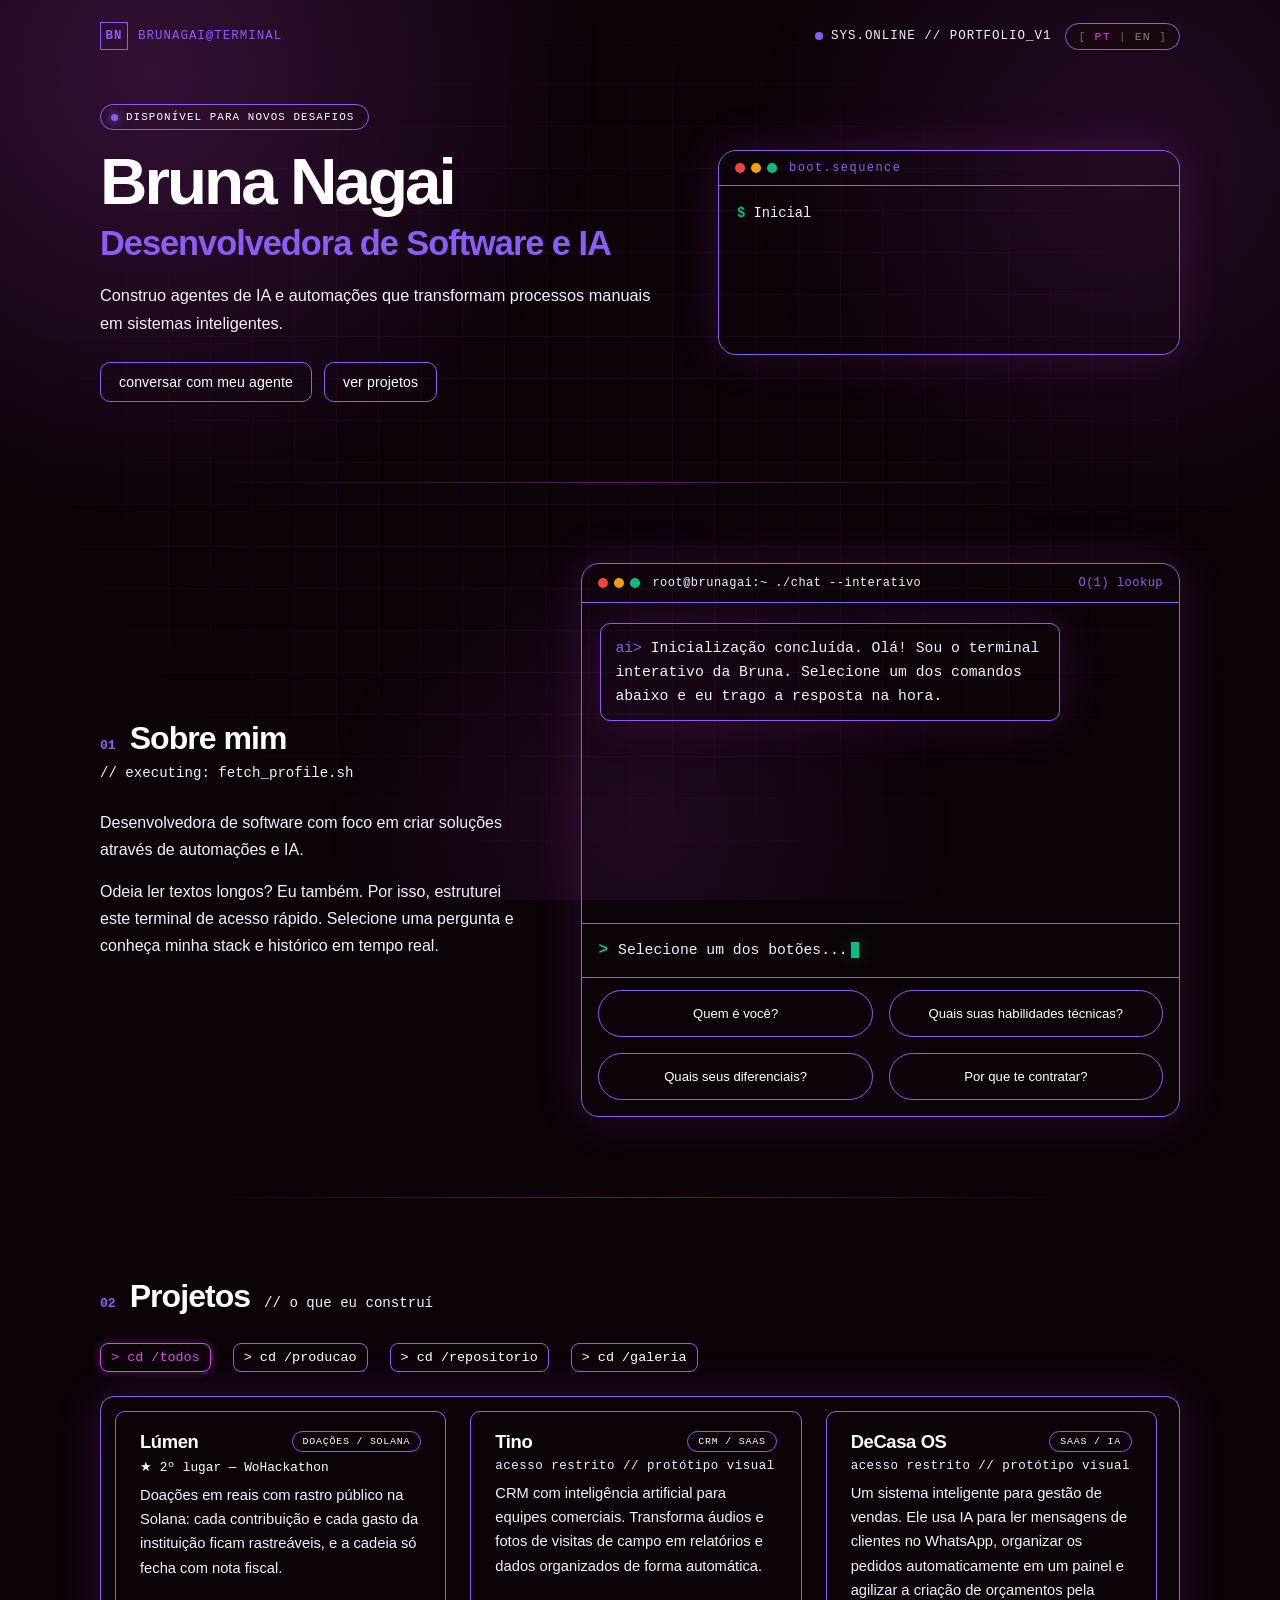
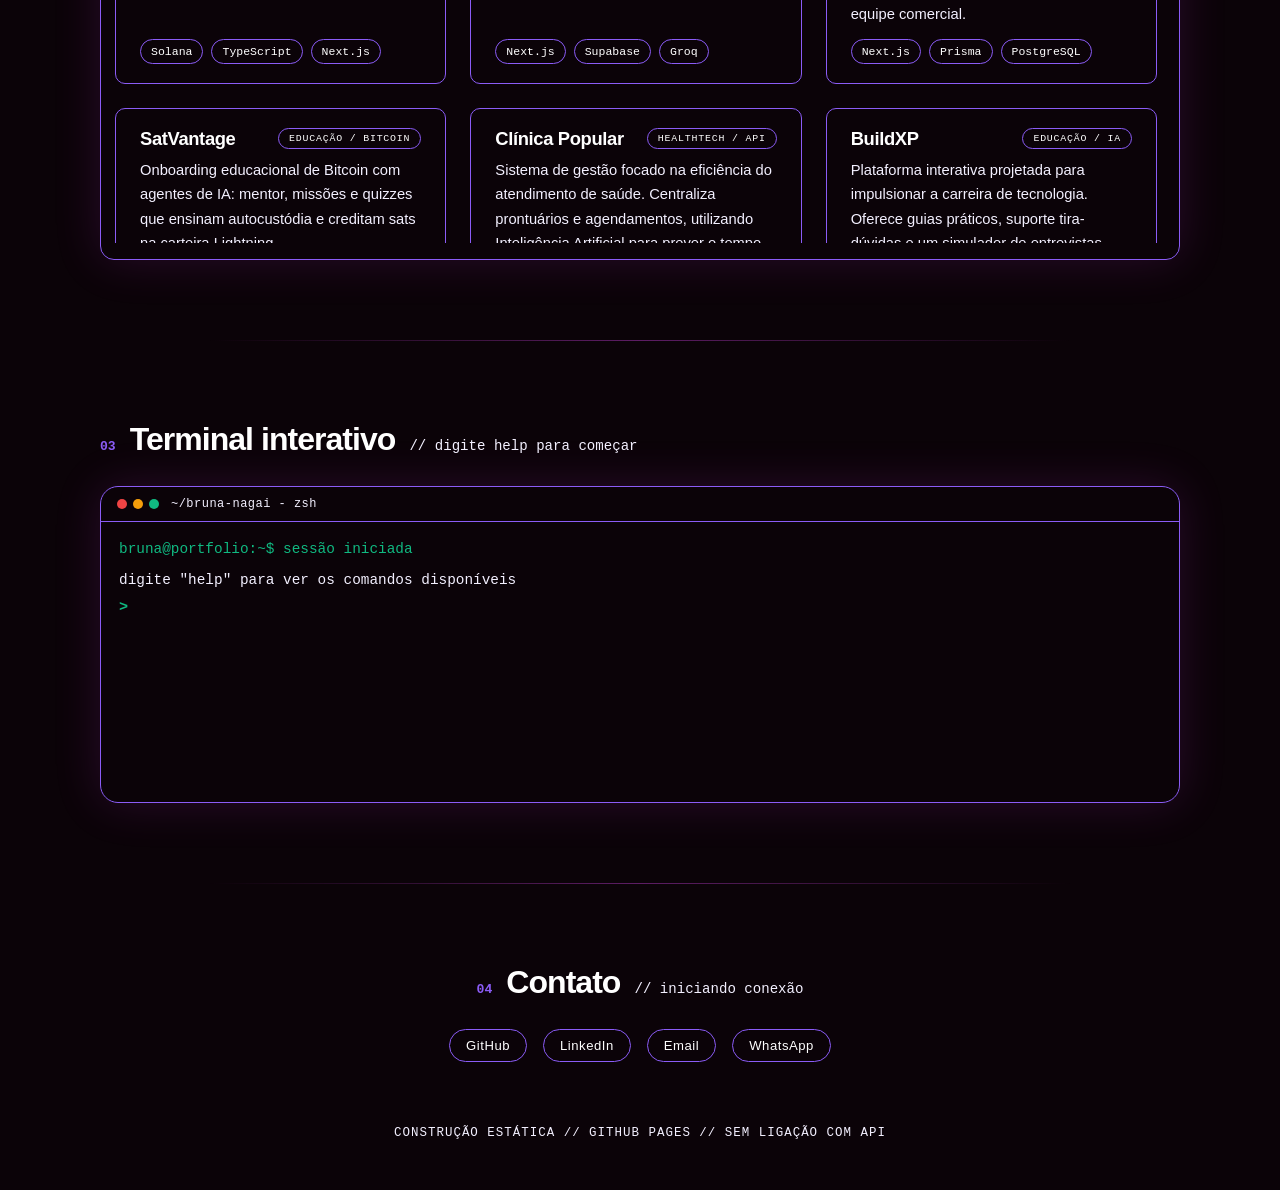
==== index.html @ f1768ef8 "Update app.js script version to 39" ====
<!DOCTYPE html>
<html lang="pt-BR">
  <head>
    <meta charset="UTF-8" />
    <meta name="viewport" content="width=device-width, initial-scale=1.0" />
    <title>Bruna Nagai | Desenvolvedora de Software e IA</title>
    <meta
      name="description"
      content="Portfólio de Bruna Nagai — desenvolvedora de software com foco em inteligência artificial, automações e engenharia de software."
    />
    <link rel="canonical" href="https://brunagai.github.io/portfolio_brunagai/" />
    <link rel="alternate" hreflang="pt-BR" href="https://brunagai.github.io/portfolio_brunagai/" />
    <link rel="alternate" hreflang="en" href="https://brunagai.github.io/portfolio_brunagai/en.html" />
    <link rel="alternate" hreflang="x-default" href="https://brunagai.github.io/portfolio_brunagai/" />
    <meta property="og:type" content="website" />
    <meta property="og:locale" content="pt_BR" />
    <meta property="og:locale:alternate" content="en_US" />
    <meta property="og:site_name" content="Bruna Nagai" />
    <meta
      property="og:title"
      content="Bruna Nagai | Desenvolvedora de Software e IA"
    />
    <meta
      property="og:description"
      content="Portfólio de Bruna Nagai — desenvolvedora de software com foco em inteligência artificial, automações e engenharia de software."
    />
    <meta property="og:url" content="https://brunagai.github.io/portfolio_brunagai/" />
    <meta
      property="og:image"
      content="https://brunagai.github.io/portfolio_brunagai/favicon.png"
    />
    <meta property="og:image:type" content="image/svg+xml" />
    <meta property="og:image:alt" content="BN — Bruna Nagai" />
    <meta name="twitter:card" content="summary" />
    <meta
      name="twitter:title"
      content="Bruna Nagai | Desenvolvedora de Software e IA"
    />
    <meta
      name="twitter:description"
      content="Portfólio de Bruna Nagai — desenvolvedora de software com foco em inteligência artificial, automações e engenharia de software."
    />
    <meta
      name="twitter:image"
      content="https://brunagai.github.io/portfolio_brunagai/favicon.png"
    />
    <meta name="twitter:image:alt" content="BN — Bruna Nagai" />
    <meta name="referrer" content="strict-origin-when-cross-origin" />
    <meta
      http-equiv="Content-Security-Policy"
      content="default-src 'self'; script-src 'self'; style-src 'self' https://fonts.googleapis.com; font-src https://fonts.gstatic.com; img-src 'self' data:; connect-src 'none'; base-uri 'self'; form-action 'self' mailto: https://wa.me;"
    />
    <link rel="icon" href="favicon.png" type="image/svg+xml" />
    <link rel="preconnect" href="https://fonts.googleapis.com" />
    <link rel="preconnect" href="https://fonts.gstatic.com" crossorigin />
    <link
      href="https://fonts.googleapis.com/css2?family=IBM+Plex+Mono:wght@400;500;600&family=Sora:wght@400;500;600;700&display=swap"
      rel="stylesheet"
    />
    <link rel="stylesheet" href="css/styles.css?v=78" />
  </head>
  <body>
    <a class="skip-link" href="#conteudo">Pular para o conteúdo</a>
    <div class="bg-grid" aria-hidden="true"></div>
    <div class="bg-glow" aria-hidden="true"></div>

    <header class="topbar">
      <p class="brand">
        <span class="brand-sigil">BN</span>
        <span>brunagai<span class="dim">@</span>terminal</span>
      </p>
      <div class="topbar-end">
        <p class="sys-status">
          <span class="pulse"></span>
          SYS.ONLINE // PORTFOLIO_v1
        </p>
        <nav class="lang-toggle" aria-label="Idioma">
          <a
            class="lang-toggle-link lang-toggle-active"
            href="index.html"
            hreflang="pt-BR"
            lang="pt-BR"
            aria-current="true"
          >PT</a>
          <span class="lang-toggle-sep" aria-hidden="true">|</span>
          <a class="lang-toggle-link" href="en.html" hreflang="en" lang="en">EN</a>
        </nav>
      </div>
    </header>

    <main id="conteudo" tabindex="-1">
      <section class="hero" aria-labelledby="hero-title">
        <div class="hero-copy">
          <a class="availability-badge" href="#contato">
            <span class="availability-dot" aria-hidden="true"></span>
            DISPONÍVEL PARA NOVOS DESAFIOS
          </a>
          <h1 id="hero-title" class="hero-name">Bruna Nagai</h1>
          <h2 class="hero-role">Desenvolvedora de Software e IA</h2>
          <p class="hero-desc">
            Construo agentes de IA e
            automações que transformam processos manuais em sistemas inteligentes.
          </p>
          <div class="hero-actions">
            <a class="hero-btn hero-btn-primary" href="#chat">conversar com meu agente</a>
            <a class="hero-btn hero-btn-secondary" href="#projetos">ver projetos</a>
          </div>
        </div>

        <div class="hero-visual">
          <aside class="boot-terminal" aria-label="Sequência de boot">
            <div class="boot-chrome">
              <div class="traffic" aria-hidden="true">
                <span></span><span></span><span></span>
              </div>
              <p class="terminal-title">boot.sequence</p>
            </div>
            <div id="boot-sequence-container" class="boot-log" aria-hidden="true"></div>
          </aside>
        </div>
      </section>

      <hr class="section-divider" aria-hidden="true" />

      <section id="chat" class="about-section" aria-labelledby="about-title">
        <div class="about-body">
        <div class="about-copy">
          <header class="projects-header about-header">
            <p class="projects-index">01</p>
            <h2 id="about-title">Sobre mim</h2>
            <p class="projects-comment">// executing: fetch_profile.sh</p>
          </header>
          <p>
            Desenvolvedora de software com foco em criar soluções através de
            automações e IA.
          </p>
          <p>
            Odeia ler textos longos? Eu também. Por isso, estruturei este
            terminal de acesso rápido. Selecione uma pergunta e conheça minha
            stack e histórico em tempo real.
          </p>
        </div>

        <div class="about-chat">
          <div class="terminal" role="region" aria-label="Interface de chat">
            <div class="terminal-chrome">
              <div class="traffic" aria-hidden="true">
                <span></span><span></span><span></span>
              </div>
              <p class="terminal-title">root@brunagai:~ ./chat --interativo</p>
              <p class="terminal-hint">O(1) lookup</p>
            </div>

            <div id="chat-log" class="chat-log" role="log" aria-live="off">
              <article class="msg msg-agent">
                <p>
                  <span class="ai-prefix">ai&gt;</span>
                  Inicialização concluída. Olá! Sou o terminal interativo da Bruna.
                  Selecione um dos comandos abaixo e eu trago a resposta na hora.
                </p>
              </article>
            </div>

            <div class="command-bar">
              <span class="prompt-sign" aria-hidden="true">&gt;</span>
              <p class="command-display">
                <span id="command-text" class="is-placeholder">Selecione um dos botões...</span>
                <span class="caret" aria-hidden="true"></span>
              </p>
            </div>

            <div id="quick-actions" class="actions-grid" aria-label="Atalhos rápidos">
              <button type="button" class="action-btn" data-question="Quem é você?">
                Quem é você?
              </button>
              <button type="button" class="action-btn" data-question="Quais suas habilidades técnicas?">
                Quais suas habilidades técnicas?
              </button>
              <button type="button" class="action-btn" data-question="Quais seus diferenciais?">
                Quais seus diferenciais?
              </button>
              <button type="button" class="action-btn" data-question="Por que te contratar?">
                Por que te contratar?
              </button>
            </div>
          </div>
        </div>
        </div>
      </section>

      <hr class="section-divider" aria-hidden="true" />

      <section id="projetos" class="projects" aria-labelledby="projects-title">
        <header class="projects-header">
          <p class="projects-index">02</p>
          <h2 id="projects-title">Projetos</h2>
          <p class="projects-comment">// o que eu construí</p>
        </header>

        <nav class="project-filters" aria-label="Filtro de projetos">
          <button type="button" class="filter-cmd active" data-filter="todos" aria-pressed="true">
            &gt; cd /todos
          </button>
          <button type="button" class="filter-cmd" data-filter="producao" aria-pressed="false">
            &gt; cd /producao
          </button>
          <button type="button" class="filter-cmd" data-filter="repositorio" aria-pressed="false">
            &gt; cd /repositorio
          </button>
          <button type="button" class="filter-cmd" data-filter="galeria" aria-pressed="false">
            &gt; cd /galeria
          </button>
        </nav>

        <div class="projects-log-window">
          <div class="projects-grid">
          <article class="project-card" data-demo="lumen" data-stacks="galeria" tabindex="0" aria-haspopup="dialog" aria-controls="demo-modal">
            <div class="project-card-body">
              <div class="project-card-head">
                <h3>Lúmen</h3>
                <span class="project-pill">DOAÇÕES / SOLANA</span>
              </div>
              <p class="project-award">★ 2º lugar — WoHackathon</p>
              <p class="project-desc">
                Doações em reais com rastro público na Solana: cada contribuição e
                cada gasto da instituição ficam rastreáveis, e a cadeia só fecha
                com nota fiscal.
              </p>
            </div>
            <div class="project-card-foot">
              <ul class="project-tags">
                <li>Solana</li>
                <li>TypeScript</li>
                <li>Next.js</li>
              </ul>
            </div>
          </article>

          <article class="project-card" data-demo="tino" data-stacks="galeria" tabindex="0" aria-haspopup="dialog" aria-controls="demo-modal">
            <div class="project-card-body">
              <div class="project-card-head">
                <h3>Tino</h3>
                <span class="project-pill">CRM / SAAS</span>
              </div>
              <p class="project-access">acesso restrito // protótipo visual</p>
              <p class="project-desc">
                CRM com inteligência artificial para equipes comerciais. Transforma
                áudios e fotos de visitas de campo em relatórios e dados organizados
                de forma automática.
              </p>
            </div>
            <div class="project-card-foot">
              <ul class="project-tags">
                <li>Next.js</li>
                <li>Supabase</li>
                <li>Groq</li>
              </ul>
            </div>
          </article>

          <article class="project-card" data-demo="decasa-os" data-stacks="galeria" tabindex="0" aria-haspopup="dialog" aria-controls="demo-modal">
            <div class="project-card-body">
              <div class="project-card-head">
                <h3>DeCasa OS</h3>
                <span class="project-pill">SAAS / IA</span>
              </div>
              <p class="project-access">acesso restrito // protótipo visual</p>
              <p class="project-desc">
                Um sistema inteligente para gestão de vendas. Ele usa IA para
                ler mensagens de clientes no WhatsApp, organizar os pedidos
                automaticamente em um painel e agilizar a criação de orçamentos
                pela equipe comercial.
              </p>
            </div>
            <div class="project-card-foot">
              <ul class="project-tags">
                <li>Next.js</li>
                <li>Prisma</li>
                <li>PostgreSQL</li>
              </ul>
            </div>
          </article>

          <article class="project-card" data-stacks="producao">
            <a
              class="project-card-link"
              href="https://sat-vantage-gislanesena.vercel.app/"
              target="_blank"
              rel="noopener noreferrer"
              aria-label="Abrir SatVantage"
            ></a>
            <div class="project-card-body">
              <div class="project-card-head">
                <h3>SatVantage</h3>
                <span class="project-pill">EDUCAÇÃO / BITCOIN</span>
              </div>
              <p class="project-desc">
                Onboarding educacional de Bitcoin com agentes de IA: mentor,
                missões e quizzes que ensinam autocustódia e creditam sats na
                carteira Lightning.
              </p>
            </div>
            <div class="project-card-foot">
              <ul class="project-tags">
                <li>Next.js</li>
                <li>FastAPI</li>
                <li>TypeScript</li>
              </ul>
            </div>
          </article>

          <article class="project-card" data-stacks="repositorio">
            <a
              class="project-card-link"
              href="https://github.com/brunagai/clinica-popular"
              target="_blank"
              rel="noopener noreferrer"
              aria-label="Abrir Clínica Popular no GitHub"
            ></a>
            <div class="project-card-body">
              <div class="project-card-head">
                <h3>Clínica Popular</h3>
                <span class="project-pill">HEALTHTECH / API</span>
              </div>
              <p class="project-desc">
                Sistema de gestão focado na eficiência do atendimento de saúde.
                Centraliza prontuários e agendamentos, utilizando Inteligência
                Artificial para prever o tempo de espera nas filas e calcular o
                risco de ausência dos pacientes.
              </p>
            </div>
            <div class="project-card-foot">
              <ul class="project-tags">
                <li>Python</li>
                <li>FastAPI</li>
                <li>SQL</li>
              </ul>
            </div>
          </article>

          <article class="project-card" data-stacks="producao">
            <a
              class="project-card-link"
              href="https://www.buildxpdev.com.br/"
              target="_blank"
              rel="noopener noreferrer"
              aria-label="Abrir BuildXP"
            ></a>
            <div class="project-card-body">
              <div class="project-card-head">
                <h3>BuildXP</h3>
                <span class="project-pill">EDUCAÇÃO / IA</span>
              </div>
              <p class="project-desc">
                Plataforma interativa projetada para impulsionar a carreira de
                tecnologia. Oferece guias práticos, suporte tira-dúvidas e um
                simulador de entrevistas conduzido por Inteligência Artificial
                para preparar o candidato para o mercado.
              </p>
            </div>
            <div class="project-card-foot">
              <ul class="project-tags">
                <li>C#</li>
                <li>ASP.NET Core</li>
                <li>Groq</li>
              </ul>
            </div>
          </article>

          <article class="project-card" data-stacks="repositorio">
            <a
              class="project-card-link"
              href="https://github.com/brunagai/api-validacao-fiscal"
              target="_blank"
              rel="noopener noreferrer"
              aria-label="Abrir Validação Fiscal no GitHub"
            ></a>
            <div class="project-card-body">
              <div class="project-card-head">
                <h3>Validação Fiscal</h3>
                <span class="project-pill">API / FISCAL</span>
              </div>
              <p class="project-desc">
                Sistema automatizado que agiliza o processo de devoluções no
                varejo. Ele localiza a Nota Fiscal original instantaneamente,
                cruza as informações, calcula os impostos corretos e baixa o
                documento (DANFE), eliminando gargalos e erros manuais na
                operação.
              </p>
            </div>
            <div class="project-card-foot">
              <ul class="project-tags">
                <li>Python</li>
                <li>FastAPI</li>
                <li>Docker</li>
              </ul>
            </div>
          </article>
          </div>
        </div>
      </section>

      <hr class="section-divider" aria-hidden="true" />

      <section id="terminal-interativo" class="zsh-section" aria-labelledby="zsh-title">
        <header class="projects-header">
          <p class="projects-index">03</p>
          <h2 id="zsh-title">Terminal interativo</h2>
          <p class="projects-comment">// digite help para começar</p>
        </header>

        <div class="zsh-window">
          <div class="zsh-chrome">
            <div class="traffic" aria-hidden="true">
              <span></span><span></span><span></span>
            </div>
            <p class="terminal-title">~/bruna-nagai - zsh</p>
          </div>

          <div class="zsh-body">
            <div id="zsh-history" class="zsh-history" role="log" aria-live="off">
              <p class="zsh-line zsh-welcome">bruna@portfolio:~$ sessão iniciada</p>
              <p class="zsh-line zsh-hint">digite "help" para ver os comandos disponíveis</p>
            </div>

            <div class="zsh-input-line">
              <label class="sr-only" for="zsh-input">Comando do terminal</label>
              <span class="zsh-prompt" aria-hidden="true">&gt;</span>
              <input
                id="zsh-input"
                type="text"
                autocomplete="off"
                autocorrect="off"
                spellcheck="false"
                maxlength="80"
                aria-label="Digite um comando"
              />
            </div>
          </div>
        </div>
      </section>

      <hr class="section-divider" aria-hidden="true" />
    </main>

    <footer id="contato" class="footer" aria-labelledby="contato-title">
      <div class="footer-contact-section">
        <header class="projects-header">
          <p class="projects-index">04</p>
          <h2 id="contato-title">Contato</h2>
          <p class="projects-comment">// iniciando conexão</p>
        </header>
        <nav class="footer-social-links" aria-label="Redes sociais">
        <a
          class="social-link"
          href="https://github.com/brunagai"
          target="_blank"
          rel="noopener noreferrer"
        >GitHub</a>
        <a
          class="social-link"
          href="https://www.linkedin.com/in/brunagai"
          target="_blank"
          rel="noopener noreferrer"
        >LinkedIn</a>
        <button
          type="button"
          class="social-link"
          id="email-trigger"
          aria-haspopup="dialog"
          aria-controls="email-modal"
        >Email</button>
        <a
          class="social-link"
          href="https://wa.me/5592984366959"
          target="_blank"
          rel="noopener noreferrer"
        >WhatsApp</a>
        </nav>
      </div>
      <p class="footer-note">construção estática // github pages // sem ligação com API</p>
    </footer>

    <dialog class="demo-modal" id="demo-modal" aria-labelledby="demo-modal-title">
      <div class="demo-stage">
        <figure class="demo-slide">
          <header class="demo-toolbar">
            <h2 id="demo-modal-title">DeCasa OS</h2>
            <button type="button" class="demo-modal-close" data-demo-close>
              Fechar
            </button>
          </header>
          <img id="demo-slide-image" alt="" />
          <figcaption id="demo-slide-caption"></figcaption>
          <div class="demo-pager">
            <button type="button" class="demo-nav demo-prev" data-demo-prev aria-label="Slide anterior">
              ‹
            </button>
            <div class="demo-dots" role="tablist" aria-label="Slides do protótipo"></div>
            <button type="button" class="demo-nav demo-next" data-demo-next aria-label="Próximo slide">
              ›
            </button>
          </div>
        </figure>
      </div>
    </dialog>

    <dialog class="demo-modal email-modal" id="email-modal" aria-labelledby="email-modal-title">
      <div class="email-card">
        <header class="demo-toolbar">
          <h2 id="email-modal-title">Copie meu email:</h2>
          <button type="button" class="demo-modal-close" data-email-close>Fechar</button>
        </header>
        <div class="email-copy-row">
          <p class="email-address" id="email-address">brunanlorena@gmail.com</p>
          <button
            type="button"
            class="email-copy-btn"
            data-email-copy
            data-label-idle="Copiar"
            data-label-done="Copiado!"
          >Copiar</button>
        </div>
      </div>
    </dialog>

    <script src="js/app.js?v=39"></script>
  </body>
</html>
---- css/styles.css ----
:root {
  --bg-main: #0B0308;
  --bg-surface: #1A0810;
  --bg-surface-hover: #2A1018;
  --bg-frame: #000000;
  --color-primary: #D946EF;
  --color-secondary: #C026D3;
  --text-primary: #F3F0FF;
  --text-secondary: #F3F0FF;
  --text-heading: #FFFFFF;
  --color-accent: #10B981;
  --color-primary-hover: #C026D3;
  --status-success: #10B981;
  --status-error: #EF4444;
  --status-warning: #F59E0B;
  --status-info: #D946EF;
  --sans: "Sora", "Segoe UI", sans-serif;
  --mono: "IBM Plex Mono", "Cascadia Mono", Consolas, monospace;
  --radius: 18px;
  --line: rgba(217, 70, 239, 0.28);
  --glow-primary: 0 0 48px rgba(217, 70, 239, 0.15);
  --glow-accent: 0 0 18px rgba(16, 185, 129, 0.35);
  --glow-info: 0 0 18px rgba(217, 70, 239, 0.28);
  --frame-border: #8B5CF6;
}

*,
*::before,
*::after {
  box-sizing: border-box;
}

html {
  scroll-behavior: smooth;
}

html,
body {
  margin: 0;
  min-height: 100%;
}

body {
  color: var(--text-primary);
  font-family: var(--sans);
  background: var(--bg-main);
  overflow-x: hidden;
}

.skip-link {
  position: absolute;
  left: 1rem;
  top: -6rem;
  z-index: 1000;
  padding: 0.7rem 1rem;
  color: var(--text-heading);
  background: var(--bg-surface);
  border: 1px solid var(--frame-border);
  border-radius: 8px;
  font-family: var(--mono);
  font-size: 0.85rem;
  text-decoration: none;
}

.skip-link:focus {
  top: 1rem;
}

#conteudo:focus {
  outline: none;
}

h1,
h2,
h3 {
  color: var(--text-heading);
}

.sr-only {
  position: absolute;
  width: 1px;
  height: 1px;
  padding: 0;
  margin: -1px;
  overflow: hidden;
  clip: rect(0, 0, 0, 0);
  border: 0;
}

.bg-grid,
.bg-glow {
  position: fixed;
  inset: 0;
  pointer-events: none;
  z-index: 0;
}

.bg-grid {
  background-image:
    linear-gradient(rgba(217, 70, 239, 0.07) 1px, transparent 1px),
    linear-gradient(90deg, rgba(217, 70, 239, 0.05) 1px, transparent 1px);
  background-size: 42px 42px;
  mask-image: radial-gradient(ellipse at center, black 35%, transparent 78%);
}

.bg-glow {
  background:
    radial-gradient(circle at 12% 8%, rgba(217, 70, 239, 0.2), transparent 32%),
    radial-gradient(circle at 88% 18%, rgba(217, 70, 239, 0.12), transparent 28%),
    radial-gradient(circle at 50% 92%, rgba(217, 70, 239, 0.1), transparent 30%);
}

.topbar,
main {
  position: relative;
  z-index: 1;
}

.topbar {
  display: flex;
  align-items: center;
  justify-content: space-between;
  max-width: 1120px;
  margin: 0 auto;
  padding: 22px 20px;
  font-family: var(--mono);
  font-size: 0.78rem;
  letter-spacing: 0.08em;
  text-transform: uppercase;
  color: var(--text-secondary);
}

.brand {
  display: flex;
  align-items: center;
  gap: 10px;
  margin: 0;
  color: var(--frame-border);
}

.brand-sigil {
  display: grid;
  place-items: center;
  width: 28px;
  height: 28px;
  border: 1px solid var(--frame-border);
  box-shadow: none;
  font-weight: 600;
}

.dim {
  color: var(--frame-border);
}

.sys-status {
  display: flex;
  align-items: center;
  gap: 8px;
  margin: 0;
}

.topbar-end {
  display: flex;
  align-items: center;
  gap: 14px;
}

.lang-toggle {
  display: inline-flex;
  align-items: center;
  gap: 8px;
  margin: 0;
  padding: 6px 12px;
  border: 1px solid var(--frame-border);
  border-radius: 999px;
  background: var(--bg-surface);
  font-family: var(--mono);
  font-size: 0.72rem;
  letter-spacing: 0.1em;
  text-transform: uppercase;
}

.lang-toggle::before {
  content: "[";
  color: var(--text-secondary);
  opacity: 0.4;
}

.lang-toggle::after {
  content: "]";
  color: var(--text-secondary);
  opacity: 0.4;
}

.lang-toggle-active {
  color: var(--color-primary);
}

.lang-toggle-sep {
  color: var(--text-secondary);
  opacity: 0.4;
}

.lang-toggle-link,
.lang-toggle-link:visited {
  color: var(--text-secondary);
  opacity: 0.5;
  text-decoration: none;
  transition: color 0.3s ease, opacity 0.3s ease;
}

.lang-toggle-link:hover,
.lang-toggle-link:focus-visible {
  color: var(--color-primary);
  opacity: 1;
}

.lang-toggle-link.lang-toggle-active,
.lang-toggle-link.lang-toggle-active:visited,
.lang-toggle-link.lang-toggle-active:hover,
.lang-toggle-link.lang-toggle-active:focus-visible {
  color: var(--color-primary);
  opacity: 1;
}

.pulse {
  width: 8px;
  height: 8px;
  border-radius: 50%;
  background: var(--frame-border);
  box-shadow: none;
  animation: pulse 1.8s ease-in-out infinite;
}

main {
  max-width: 1120px;
  margin: 0 auto;
  padding: 8px 20px 0;
}

.section-divider {
  border: none;
  height: 1px;
  background: linear-gradient(90deg, transparent, rgba(217, 70, 239, 0.4), transparent);
  width: 80%;
  margin: 0 auto;
}

.hero {
  display: flex;
  justify-content: space-between;
  align-items: center;
  gap: 48px;
  margin-bottom: 0;
  padding-top: 1.5rem;
  padding-bottom: 5rem;
  text-align: left;
}

.hero-copy {
  flex: 1 1 52%;
  min-width: 0;
}

.hero-visual {
  flex: 1 1 42%;
  min-width: 0;
  display: flex;
  align-items: center;
}

.availability-badge {
  display: inline-flex;
  align-items: center;
  gap: 8px;
  margin: 0;
  padding: 6px 14px 6px 10px;
  border: 1px solid var(--frame-border);
  border-radius: 999px;
  background: transparent;
  color: #ffffff;
  font-family: var(--mono);
  font-size: 0.68rem;
  font-weight: 500;
  letter-spacing: 0.1em;
  text-transform: uppercase;
  text-decoration: none;
  cursor: pointer;
  transition: all 0.3s ease;
}

.availability-badge:hover,
.availability-badge:focus-visible {
  color: var(--color-accent);
  border-color: var(--color-accent);
  background: rgba(16, 185, 129, 0.08);
  box-shadow: var(--glow-accent);
  text-shadow: 0 0 10px rgba(16, 185, 129, 0.75);
}

.availability-dot {
  width: 7px;
  height: 7px;
  border-radius: 50%;
  background: var(--frame-border);
  box-shadow: 0 0 10px rgba(139, 92, 246, 0.95), 0 0 18px rgba(139, 92, 246, 0.45);
  animation: pulse 1.8s ease-in-out infinite;
}

.availability-badge:hover .availability-dot,
.availability-badge:focus-visible .availability-dot {
  background: var(--color-accent);
  box-shadow: 0 0 10px rgba(16, 185, 129, 0.95), 0 0 18px rgba(16, 185, 129, 0.45);
}

.hero-name {
  margin: 18px 0 6px;
  color: var(--text-heading);
  font-size: clamp(2.4rem, 6vw, 4.1rem);
  font-weight: 700;
  line-height: 1.05;
  letter-spacing: -0.045em;
}

.hero-role {
  margin: 0 0 18px;
  font-size: clamp(1.35rem, 3.2vw, 2.15rem);
  font-weight: 700;
  line-height: 1.2;
  letter-spacing: -0.03em;
  color: var(--frame-border);
  background: none;
  -webkit-text-fill-color: unset;
}

.hero-desc {
  margin: 0;
  max-width: 38rem;
  color: var(--text-secondary);
  font-size: 1.02rem;
  line-height: 1.7;
}

.hero-actions {
  display: flex;
  flex-wrap: wrap;
  gap: 12px;
  margin: 24px 0 0;
}

.hero-btn {
  display: inline-flex;
  align-items: center;
  justify-content: center;
  padding: 11px 18px;
  border: 1px solid var(--frame-border);
  border-radius: 10px;
  background: transparent;
  color: #FFFFFF;
  font-family: var(--sans);
  font-size: 0.88rem;
  font-weight: 500;
  letter-spacing: 0.01em;
  text-decoration: none;
  cursor: pointer;
  transition: all 0.3s ease;
}

.hero-btn:hover,
.hero-btn:focus-visible,
.hero-btn-primary:hover,
.hero-btn-primary:focus-visible,
.hero-btn-secondary:hover,
.hero-btn-secondary:focus-visible {
  color: var(--color-accent);
  border-color: var(--color-accent);
  background: rgba(16, 185, 129, 0.08);
  box-shadow: var(--glow-accent);
  text-shadow: 0 0 10px rgba(16, 185, 129, 0.75);
}

.hero-btn-primary,
.hero-btn-secondary {
  border: 1px solid var(--frame-border);
  color: #FFFFFF;
  background: transparent;
}

.boot-terminal {
  width: 100%;
  margin: 0;
  text-align: left;
  border: 1px solid var(--frame-border);
  border-radius: var(--radius);
  background: transparent;
  box-shadow: var(--glow-primary);
  overflow: hidden;
}

.boot-chrome {
  display: flex;
  align-items: center;
  gap: 12px;
  padding: 10px 16px;
  border-bottom: 1px solid var(--frame-border);
  background: transparent;
}

.boot-chrome .terminal-title {
  color: var(--frame-border);
  letter-spacing: 0.12em;
  text-transform: lowercase;
}

#chat,
#quick-actions,
#projetos,
#terminal-interativo,
#contato {
  scroll-margin-top: 20px;
}

.about-section {
  display: flex;
  flex-direction: column;
  align-items: stretch;
  gap: 0;
  margin-bottom: 0;
  padding-top: 5rem;
  padding-bottom: 5rem;
}

.about-body {
  display: flex;
  align-items: center;
  gap: 3rem;
}

.about-copy {
  flex: 1 1 42%;
  min-width: 0;
  max-width: 34rem;
}

.about-header {
  margin-bottom: 14px;
}

.about-copy > p {
  margin: 0 0 14px;
  color: var(--text-secondary);
  font-family: var(--sans);
  font-size: 1rem;
  line-height: 1.7;
}

.about-copy > p:last-child {
  margin-bottom: 0;
}

.about-chat {
  flex: 1 1 58%;
  min-width: 0;
}

.projects {
  margin: 0;
  padding-top: 5rem;
  padding-bottom: 5rem;
}

.projects-header {
  display: flex;
  flex-wrap: wrap;
  align-items: baseline;
  gap: 8px 14px;
  margin-bottom: 28px;
}

.projects-index {
  margin: 0;
  color: var(--frame-border);
  font-family: var(--mono);
  font-size: 0.82rem;
  font-weight: 600;
}

.projects-header h2 {
  margin: 0;
  color: var(--text-heading);
  font-size: clamp(1.45rem, 3vw, 2rem);
  letter-spacing: -0.03em;
}

.projects-comment {
  margin: 0;
  color: var(--text-secondary);
  font-family: var(--mono);
  font-size: 0.88rem;
}

.project-filters {
  display: flex;
  flex-wrap: wrap;
  gap: 10px 22px;
  margin: 0 0 24px;
}

.filter-cmd {
  padding: 6px 10px;
  border: 1px solid var(--frame-border);
  border-radius: 8px;
  background: transparent;
  color: #FFFFFF;
  font-family: var(--mono);
  font-size: 0.84rem;
  cursor: pointer;
  transition: all 0.3s ease;
}

.filter-cmd:hover,
.filter-cmd:focus-visible,
.filter-cmd.active {
  color: var(--color-primary);
  background: transparent;
  border-color: var(--color-primary);
  box-shadow: 0 0 10px rgba(217, 70, 239, 0.3);
}

.projects-log-window {
  max-height: none;
  overflow: visible;
  padding: 14px 10px 16px 14px;
  border: 1px solid var(--frame-border);
  border-radius: 14px;
  background: transparent;
  box-shadow: var(--glow-primary);
  scrollbar-width: thin;
  scrollbar-color: var(--color-primary) transparent;
}

.projects-log-window::-webkit-scrollbar {
  width: 6px;
}

.projects-log-window::-webkit-scrollbar-track {
  margin: 8px 0;
  background: transparent;
}

.projects-log-window::-webkit-scrollbar-thumb {
  border-radius: 999px;
  background: linear-gradient(180deg, var(--color-primary) 0%, var(--color-secondary) 100%);
  box-shadow:
    0 0 8px rgba(217, 70, 239, 0.85),
    0 0 16px rgba(217, 70, 239, 0.45);
}

.projects-log-window::-webkit-scrollbar-thumb:hover {
  background: var(--color-primary-hover);
  box-shadow:
    0 0 10px rgba(217, 70, 239, 1),
    0 0 18px rgba(217, 70, 239, 0.7);
}

.projects-grid {
  display: grid;
  grid-template-columns: repeat(3, 1fr);
  gap: 1.5rem;
  max-height: 432px;
  overflow-x: hidden;
  overflow-y: auto;
  overflow-anchor: none;
  padding-right: 12px;
  padding-bottom: 20px;
  scrollbar-width: thin;
  scrollbar-color: var(--color-primary) rgba(217, 70, 239, 0.05);
}

.projects-grid::-webkit-scrollbar {
  width: 8px;
}

.projects-grid::-webkit-scrollbar-track {
  background: rgba(217, 70, 239, 0.05);
  border-radius: 4px;
}

.projects-grid::-webkit-scrollbar-thumb {
  background: var(--color-primary, #d946ef);
  border-radius: 4px;
}

.projects-grid::-webkit-scrollbar-thumb:hover {
  background: var(--color-secondary, #8b5cf6);
}

.project-card {
  position: relative;
  display: flex;
  flex-direction: column;
  justify-content: flex-start;
  gap: 0.75rem;
  min-height: 0;
  height: 100%;
  padding: 1.2rem 1.5rem;
  border: 1px solid var(--frame-border);
  border-radius: 10px;
  background: transparent;
  box-shadow: none;
  color: #ffffff;
  cursor: pointer;
  transition: all 0.3s ease;
}

.project-card:hover {
  background: rgba(16, 185, 129, 0.08);
  border-color: var(--color-accent);
  box-shadow: var(--glow-accent);
}

.project-card:focus-visible {
  outline: 2px solid var(--color-primary);
  outline-offset: 3px;
}

.project-card-link {
  position: absolute;
  inset: 0;
  z-index: 1;
  border-radius: inherit;
}

.project-card-body {
  display: flex;
  flex-direction: column;
  flex: 1 1 auto;
}

.project-card-head {
  display: flex;
  align-items: flex-start;
  justify-content: space-between;
  gap: 12px;
}

.project-card h3 {
  margin: 0;
  font-size: 1.15rem;
  letter-spacing: -0.02em;
  color: #FFFFFF;
  text-decoration: none;
  transition: color 0.3s ease;
}

.project-card:hover h3 {
  color: #059669;
}

.project-pill {
  flex-shrink: 0;
  padding: 4px 10px;
  border: 1px solid var(--frame-border);
  border-radius: 50px;
  background: transparent;
  color: #ffffff;
  font-family: var(--mono);
  font-size: 0.62rem;
  font-weight: 500;
  letter-spacing: 0.08em;
  text-transform: uppercase;
  transition: color 0.3s ease, border-color 0.3s ease, background 0.3s ease, box-shadow 0.3s ease, text-shadow 0.3s ease;
}

.project-card:hover .project-pill {
  color: var(--color-accent);
  border-color: var(--color-accent);
  background: rgba(16, 185, 129, 0.06);
  box-shadow: 0 0 8px rgba(16, 185, 129, 0.22);
  text-shadow: 0 0 6px rgba(16, 185, 129, 0.28);
}

.project-award {
  margin: 6px 0 0;
  color: #ffffff;
  font-family: var(--mono);
  font-size: 0.8rem;
}

.project-access {
  margin: 6px 0 0;
  color: var(--text-secondary);
  font-family: var(--mono);
  font-size: 0.78rem;
  letter-spacing: 0.04em;
}

.project-card-foot {
  display: flex;
  flex-direction: column;
  align-items: flex-start;
  gap: 0;
  margin-top: auto;
}

.project-desc {
  flex-grow: 1;
  margin: 8px 0 0;
  color: var(--text-secondary);
  font-size: 0.92rem;
  line-height: 1.65;
  white-space: normal;
  overflow: visible;
  word-break: break-word;
}

.project-tags {
  display: flex;
  flex-wrap: wrap;
  gap: 8px;
  margin: 0;
  padding: 0;
  list-style: none;
}

.project-tags li {
  padding: 5px 10px;
  border: 1px solid var(--frame-border);
  border-radius: 50px;
  background: transparent;
  color: #ffffff;
  font-family: var(--mono);
  font-size: 0.72rem;
  transition: color 0.3s ease, border-color 0.3s ease, background 0.3s ease, box-shadow 0.3s ease, text-shadow 0.3s ease;
}

.project-card:hover .project-tags li {
  color: var(--color-accent);
  border-color: var(--color-accent);
  background: rgba(16, 185, 129, 0.06);
  box-shadow: 0 0 8px rgba(16, 185, 129, 0.22);
  text-shadow: 0 0 6px rgba(16, 185, 129, 0.28);
}

.boot-log {
  min-height: 10.5rem;
  padding: 16px 18px 18px;
  background: transparent;
}

.boot-line {
  margin: 0;
  font-family: var(--mono);
  font-size: 0.86rem;
  line-height: 1.75;
  color: var(--text-primary);
  white-space: pre-wrap;
  word-break: break-word;
}

.boot-prompt {
  color: var(--color-accent);
  font-weight: 600;
}

.boot-ok {
  color: var(--color-accent);
  font-weight: 600;
  text-shadow: 0 0 10px rgba(16, 185, 129, 0.75);
}

.boot-cursor {
  display: inline-block;
  margin-left: 4px;
  color: var(--color-accent);
  font-weight: 600;
  animation: blink 1s step-end infinite;
}

.terminal-cursor {
  display: inline-block;
  width: 8px;
  height: 15px;
  margin-left: 5px;
  vertical-align: middle;
  background-color: var(--color-accent);
  animation: blink 1s step-end infinite;
}

.terminal {
  border: 1px solid var(--frame-border);
  border-radius: var(--radius);
  background: transparent;
  box-shadow: var(--glow-primary);
  overflow: hidden;
}

.terminal-chrome {
  display: grid;
  grid-template-columns: auto 1fr auto;
  align-items: center;
  gap: 12px;
  padding: 12px 16px;
  border-bottom: 1px solid var(--frame-border);
  background: transparent;
}

.traffic {
  display: flex;
  gap: 6px;
}

.traffic span {
  width: 10px;
  height: 10px;
  border-radius: 50%;
}

.traffic span:nth-child(1) {
  background: var(--status-error);
}
.traffic span:nth-child(2) {
  background: var(--status-warning);
}
.traffic span:nth-child(3) {
  background: var(--status-success);
}

.terminal-title,
.terminal-hint {
  margin: 0;
  font-family: var(--mono);
  font-size: 0.75rem;
  letter-spacing: 0.04em;
}

.terminal-title {
  color: var(--text-secondary);
}

.terminal-hint {
  color: var(--frame-border);
}

.chat-log {
  height: min(38vh, 320px);
  overflow-y: auto;
  padding: 20px 18px 12px;
  display: flex;
  flex-direction: column;
  gap: 14px;
  scroll-behavior: smooth;
  background: transparent;
}

.msg {
  max-width: 82%;
  padding: 12px 14px;
  border: 1px solid var(--frame-border);
  border-radius: 10px;
  background: transparent;
  animation: rise 220ms ease-out;
}

.msg p {
  margin: 0;
  color: var(--text-primary);
  font-family: var(--mono);
  font-size: 0.92rem;
  line-height: 1.65;
}

.ai-prefix {
  color: var(--frame-border);
}

.msg-meta {
  display: block;
  margin-bottom: 6px;
  font-family: var(--mono);
  font-size: 0.68rem;
  letter-spacing: 0.12em;
  text-transform: uppercase;
}

.msg-user {
  align-self: flex-end;
  background: transparent;
  border-color: var(--frame-border);
  box-shadow: var(--glow-primary);
}

.msg-user .msg-meta {
  color: var(--frame-border);
  text-align: right;
}

.msg-agent {
  align-self: flex-start;
  background: transparent;
  border-color: var(--frame-border);
  box-shadow: var(--glow-primary);
}

.msg-agent .msg-meta {
  color: var(--frame-border);
}

.msg-typing {
  max-width: 8.5rem;
  padding: 12px 16px 14px;
}

.typing-indicator {
  display: flex;
  align-items: center;
  gap: 8px;
  min-height: 1.2rem;
}

.typing-indicator .dot {
  width: 10px;
  height: 10px;
  border-radius: 50%;
  background: var(--frame-border);
  color: transparent;
  font-size: 0;
  line-height: 0;
  overflow: hidden;
  animation: typingBlink 1.4s infinite both;
}

.typing-indicator .dot:nth-child(1) {
  animation-delay: 0s;
}

.typing-indicator .dot:nth-child(2) {
  animation-delay: 0.2s;
}

.typing-indicator .dot:nth-child(3) {
  animation-delay: 0.4s;
}

.command-bar {
  display: flex;
  align-items: center;
  gap: 10px;
  min-height: 54px;
  padding: 12px 16px;
  border-top: 1px solid var(--frame-border);
  background: transparent;
}

.prompt-sign {
  color: var(--color-accent);
  font-family: var(--mono);
  font-weight: 600;
}

.command-display {
  display: flex;
  align-items: center;
  flex: 1;
  min-width: 0;
  margin: 0;
  font-family: var(--mono);
  font-size: 0.92rem;
  line-height: 1.5;
}

#command-text {
  color: var(--frame-border);
  white-space: pre-wrap;
  word-break: break-word;
}

#command-text.is-placeholder {
  color: var(--text-secondary);
}

.caret {
  display: inline-block;
  width: 8px;
  height: 1.05em;
  margin-left: 3px;
  background: var(--color-accent);
  box-shadow: var(--glow-accent);
  animation: blink 1s step-end infinite;
  flex-shrink: 0;
}

.action-btn:disabled {
  cursor: wait;
  opacity: 0.55;
  transform: none;
  box-shadow: none;
}

.actions-grid {
  display: grid;
  grid-template-columns: repeat(2, 1fr);
  gap: 1rem;
  width: 100%;
  box-sizing: border-box;
  padding: 12px 16px 16px;
  border-top: 1px solid var(--frame-border);
}

.action-btn {
  width: 100%;
  padding: 14px 20px;
  border: 1px solid var(--frame-border);
  border-radius: 50px;
  background: transparent;
  color: #ffffff;
  font-family: var(--sans);
  font-size: 0.82rem;
  font-weight: 500;
  line-height: 1.3;
  text-align: center;
  cursor: pointer;
  transition: all 0.3s ease;
}

.action-btn:hover,
.action-btn:focus-visible {
  color: var(--color-accent);
  background: rgba(16, 185, 129, 0.08);
  border-color: var(--color-accent);
  box-shadow: var(--glow-accent);
  text-shadow: 0 0 10px rgba(16, 185, 129, 0.75);
}

.zsh-section {
  margin: 0;
  padding-top: 5rem;
  padding-bottom: 5rem;
}

.zsh-window {
  overflow: hidden;
  border: 1px solid var(--frame-border);
  border-radius: var(--radius);
  background: transparent;
  box-shadow: var(--glow-primary);
}

.zsh-chrome {
  display: flex;
  align-items: center;
  gap: 12px;
  padding: 10px 16px;
  border-bottom: 1px solid var(--frame-border);
  background: transparent;
}

.zsh-body {
  display: flex;
  flex-direction: column;
  justify-content: flex-start;
  min-height: 280px;
  max-height: 420px;
  overflow-y: auto;
  padding: 16px 18px 16px;
  scroll-behavior: smooth;
  background: transparent;
  scrollbar-width: thin;
  scrollbar-color: var(--color-primary) transparent;
}

.zsh-body::-webkit-scrollbar {
  width: 6px;
}

.zsh-body::-webkit-scrollbar-track {
  background: transparent;
}

.zsh-body::-webkit-scrollbar-thumb {
  border-radius: 999px;
  background: var(--color-primary);
  box-shadow: 0 0 8px rgba(217, 70, 239, 0.75);
}

.zsh-history {
  flex: 0 0 auto;
}

.zsh-history .zsh-line:last-child {
  margin-bottom: 2px;
}

.zsh-line {
  margin: 0 0 8px;
  color: var(--text-primary);
  font-family: var(--mono);
  font-size: 0.9rem;
  line-height: 1.65;
  white-space: pre-wrap;
}

.zsh-welcome {
  color: var(--color-accent);
}

.zsh-hint {
  color: var(--text-secondary);
}

.zsh-cmd {
  color: var(--frame-border);
}

.zsh-out {
  color: var(--text-primary);
}

.zsh-error {
  color: var(--status-error);
}

.zsh-input-line {
  display: flex;
  align-items: center;
  flex: 0 0 auto;
  gap: 10px;
  margin-top: 0;
}

.zsh-prompt {
  flex-shrink: 0;
  color: var(--color-accent);
  font-family: var(--mono);
  font-size: 0.95rem;
  font-weight: 600;
}

.zsh-input-line input {
  flex: 1;
  min-width: 0;
  padding: 0;
  border: 0;
  background: transparent;
  color: var(--text-primary);
  caret-color: var(--color-accent);
  font-family: var(--mono);
  font-size: 0.9rem;
  line-height: 1.6;
  outline: none;
}

.zsh-input-line input::placeholder {
  color: var(--text-secondary);
}

.footer {
  position: relative;
  z-index: 1;
  display: flex;
  flex-direction: column;
  align-items: center;
  justify-content: center;
  max-width: 1120px;
  margin: 0 auto;
  padding: 0 20px 3rem;
  gap: 0;
}

.footer-contact-section {
  display: flex;
  flex-direction: column;
  align-items: stretch;
  width: 100%;
  margin-top: 0;
  margin-bottom: 4rem;
  padding-top: 5rem;
}

.footer-contact-section .projects-header {
  width: 100%;
  justify-content: center;
}

.footer-social-links {
  display: flex;
  justify-content: center;
  flex-wrap: wrap;
  gap: 1rem;
  margin: 0;
}

.footer-note {
  margin-top: 0;
  margin-bottom: 0;
  text-align: center;
  color: var(--text-secondary);
  font-family: var(--mono);
  font-size: 0.78rem;
  letter-spacing: 0.08em;
  text-transform: uppercase;
}

a.brand {
  text-decoration: none;
}

.error-page {
  display: grid;
  place-items: center;
  min-height: calc(100vh - 5.5rem);
  padding: 24px 20px 64px;
}

.error-panel {
  width: min(560px, 100%);
  text-align: center;
}

.error-panel .boot-terminal {
  margin-bottom: 1.75rem;
  text-align: left;
}

.error-log {
  min-height: 0;
}

.error-status {
  color: var(--status-error);
  font-weight: 600;
}

.error-code {
  margin: 0;
  color: var(--text-heading);
  font-family: var(--sans);
  font-size: clamp(2.4rem, 8vw, 3.6rem);
  letter-spacing: -0.04em;
}

.error-lead {
  margin: 12px 0 0;
  color: var(--text-secondary);
  font-size: 1.02rem;
  line-height: 1.7;
}

.error-actions {
  display: flex;
  flex-wrap: wrap;
  justify-content: center;
  gap: 12px;
  margin-top: 24px;
}

.demo-modal {
  position: fixed;
  inset: 0;
  display: grid;
  place-items: center;
  width: 100%;
  height: 100%;
  max-width: none;
  max-height: none;
  margin: 0;
  padding: 32px 20px;
  overflow: auto;
  border: 0;
  background: rgba(11, 3, 8, 0.32);
  color: var(--text-primary);
  backdrop-filter: blur(10px);
  -webkit-backdrop-filter: blur(10px);
}

.demo-modal:not([open]) {
  display: none;
}

.demo-modal::backdrop {
  background: rgba(11, 3, 8, 0.22);
  backdrop-filter: blur(10px);
  -webkit-backdrop-filter: blur(10px);
}

.demo-stage {
  position: relative;
  z-index: 1;
  width: min(960px, 100%);
}

.demo-slide {
  display: flex;
  flex-direction: column;
  align-items: stretch;
  width: fit-content;
  max-width: 100%;
  margin: 0 auto;
}

.demo-toolbar {
  display: flex;
  align-items: center;
  justify-content: space-between;
  gap: 12px;
  width: 100%;
  margin-bottom: 14px;
}

.demo-toolbar h2 {
  margin: 0;
  color: #ffffff;
  font-family: var(--mono);
  font-size: 0.78rem;
  font-weight: 600;
  letter-spacing: 0.08em;
  line-height: 1.3;
  text-shadow: 0 1px 8px rgba(0, 0, 0, 0.45);
  text-transform: uppercase;
}

.demo-modal-close {
  flex-shrink: 0;
  padding: 6px 12px;
  border: 1px solid rgba(255, 255, 255, 0.28);
  border-radius: 999px;
  background: rgba(11, 3, 8, 0.28);
  color: #ffffff;
  font-family: var(--mono);
  font-size: 0.68rem;
  letter-spacing: 0.1em;
  text-transform: uppercase;
  cursor: pointer;
}

.demo-modal-close:hover,
.demo-modal-close:focus-visible,
.demo-nav:hover,
.demo-nav:focus-visible {
  color: var(--color-accent);
  border-color: var(--color-accent);
  box-shadow: var(--glow-accent);
}

.demo-slide img {
  display: block;
  width: auto;
  height: auto;
  max-width: min(960px, 90vw);
  max-height: min(64vh, 680px);
  border-radius: 12px;
  box-shadow: 0 18px 48px rgba(0, 0, 0, 0.28);
}

.demo-slide figcaption {
  width: 100%;
  margin-top: 14px;
  color: #ffffff;
  font-family: var(--mono);
  font-size: 0.84rem;
  letter-spacing: 0.06em;
  text-align: center;
  text-shadow: 0 1px 10px rgba(0, 0, 0, 0.45);
}

.demo-pager {
  display: flex;
  align-items: center;
  justify-content: center;
  gap: 14px;
  width: 100%;
  margin-top: 12px;
}

.demo-nav {
  display: grid;
  place-items: center;
  width: 36px;
  height: 36px;
  border: 1px solid rgba(255, 255, 255, 0.28);
  border-radius: 50%;
  background: rgba(11, 3, 8, 0.28);
  color: #ffffff;
  font-size: 1.45rem;
  line-height: 1;
  cursor: pointer;
}

.demo-dots {
  display: flex;
  flex-wrap: wrap;
  justify-content: center;
  gap: 8px;
}

.demo-dot {
  width: 10px;
  height: 10px;
  padding: 0;
  border: 1px solid rgba(255, 255, 255, 0.38);
  border-radius: 50%;
  background: transparent;
  cursor: pointer;
}

.demo-dot[aria-selected="true"] {
  background: #00ff66;
  border-color: #00ff66;
  box-shadow: 0 0 10px rgba(0, 255, 102, 0.45);
}

.social-link {
  display: inline-flex;
  align-items: center;
  justify-content: center;
  padding: 8px 16px;
  border: 1px solid var(--frame-border);
  border-radius: 50px;
  background: transparent;
  color: #ffffff;
  font-family: var(--sans);
  font-size: 0.82rem;
  font-weight: 500;
  letter-spacing: 0.04em;
  text-decoration: none;
  text-transform: none;
  cursor: pointer;
  transition: all 0.3s ease;
}

button.social-link {
  appearance: none;
}

.social-link:hover,
.social-link:focus-visible {
  color: var(--color-accent);
  background: rgba(16, 185, 129, 0.08);
  border-color: var(--color-accent);
  box-shadow: var(--glow-accent);
  text-shadow: 0 0 10px rgba(16, 185, 129, 0.75);
}

.email-card {
  width: min(28rem, 100%);
  padding: 22px 20px 20px;
  border: 1px solid var(--frame-border);
  border-radius: var(--radius);
  background: rgba(11, 3, 8, 0.72);
  box-shadow: var(--glow-primary);
}

.email-card .demo-toolbar {
  margin-bottom: 18px;
}

.email-copy-row {
  display: flex;
  align-items: stretch;
  overflow: hidden;
  border: 1px solid var(--frame-border);
  border-radius: 10px;
  background: transparent;
}

.email-address {
  flex: 1;
  min-width: 0;
  margin: 0;
  padding: 12px 14px;
  color: #ffffff;
  font-family: var(--mono);
  font-size: 0.88rem;
  letter-spacing: 0.02em;
  line-height: 1.4;
  user-select: all;
  overflow-wrap: anywhere;
}

.email-copy-btn {
  flex-shrink: 0;
  margin: 0;
  padding: 12px 16px;
  border: 0;
  border-left: 1px solid var(--frame-border);
  background: transparent;
  color: #ffffff;
  font-family: var(--mono);
  font-size: 0.78rem;
  font-weight: 500;
  letter-spacing: 0.08em;
  text-transform: uppercase;
  cursor: pointer;
  transition: all 0.3s ease;
}

.email-copy-btn:hover,
.email-copy-btn:focus-visible {
  color: var(--color-primary);
  background: rgba(217, 70, 239, 0.08);
}

.email-copy-btn.is-copied {
  color: var(--color-accent);
}

@keyframes typingBlink {
  0% {
    opacity: 0.2;
    transform: translateY(0);
  }
  20% {
    opacity: 1;
    transform: translateY(-2px);
  }
  100% {
    opacity: 0.2;
    transform: translateY(0);
  }
}

@keyframes blink {
  50% {
    opacity: 0;
  }
}

@keyframes pulse {
  0%,
  100% {
    opacity: 1;
    transform: scale(1);
  }
  50% {
    opacity: 0.45;
    transform: scale(0.86);
  }
}

@keyframes rise {
  from {
    opacity: 0;
    transform: translateY(8px);
  }
  to {
    opacity: 1;
    transform: translateY(0);
  }
}


@media (max-width: 900px) {
  .projects-grid {
    grid-template-columns: repeat(2, 1fr);
    max-height: 306px;
  }
}

@media (max-width: 860px) {
  .hero {
    flex-direction: column;
    align-items: stretch;
    gap: 28px;
  }
}

@media (max-width: 768px) {
  .projects-grid {
    grid-template-columns: 1fr;
    max-height: 330px;
  }

  .about-body {
    flex-direction: column;
    align-items: stretch;
    gap: 1.75rem;
  }

  .about-copy {
    max-width: none;
  }
}

@media (max-width: 720px) {
  .hero {
    padding-bottom: 3.5rem;
  }

  .about-section,
  .projects,
  .zsh-section {
    padding-top: 3.5rem;
    padding-bottom: 3.5rem;
  }

  .footer-contact-section {
    padding-top: 3.5rem;
  }

  .topbar {
    flex-direction: column;
    align-items: flex-start;
    gap: 8px;
  }

  .topbar-end {
    width: 100%;
    justify-content: space-between;
  }

  .hero-name {
    font-size: clamp(2.1rem, 11vw, 3.2rem);
  }

  .hero-actions,
  .error-actions {
    flex-direction: column;
    align-items: stretch;
  }

  .project-card-foot {
    flex-direction: column;
    align-items: flex-start;
  }

  .msg {
    max-width: 94%;
  }

  .terminal-chrome {
    grid-template-columns: auto 1fr;
  }

  .terminal-hint {
    display: none;
  }
}

@media (max-width: 640px) {
  .actions-grid {
    grid-template-columns: 1fr;
  }

  .demo-modal {
    padding: 16px 12px 24px;
  }

  .demo-slide img {
    max-height: min(52vh, 480px);
  }

  .demo-toolbar h2 {
    font-size: 0.68rem;
  }
}

@media (prefers-reduced-motion: reduce) {
  .pulse,
  .availability-dot,
  .msg,
  .caret,
  .boot-cursor,
  .terminal-cursor,
  .typing-indicator .dot {
    animation: none;
  }

  .chat-log,
  .zsh-body {
    scroll-behavior: auto;
  }

  html {
    scroll-behavior: auto;
  }

  .action-btn,
  .hero-btn,
  .project-card,
  .filter-cmd,
  .demo-modal-close,
  .demo-nav,
  .email-copy-btn {
    transition: none;
  }
}
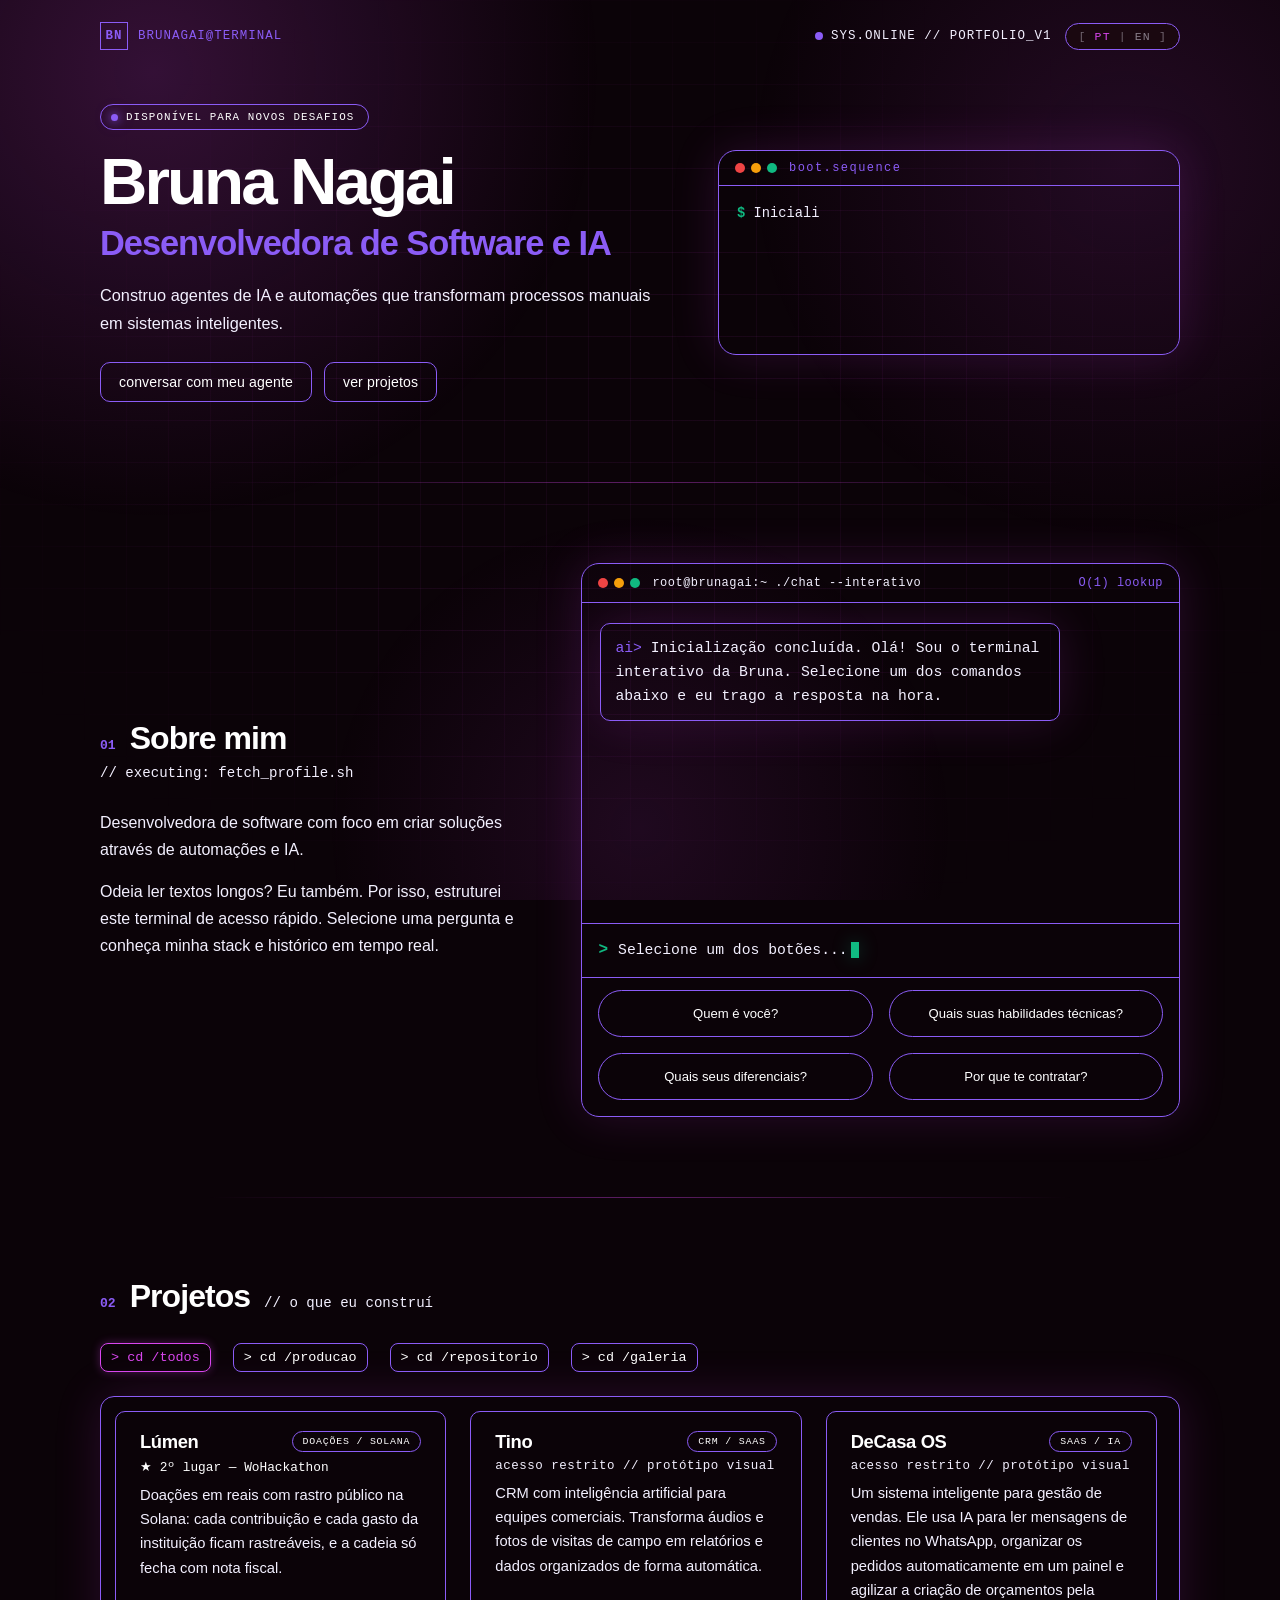
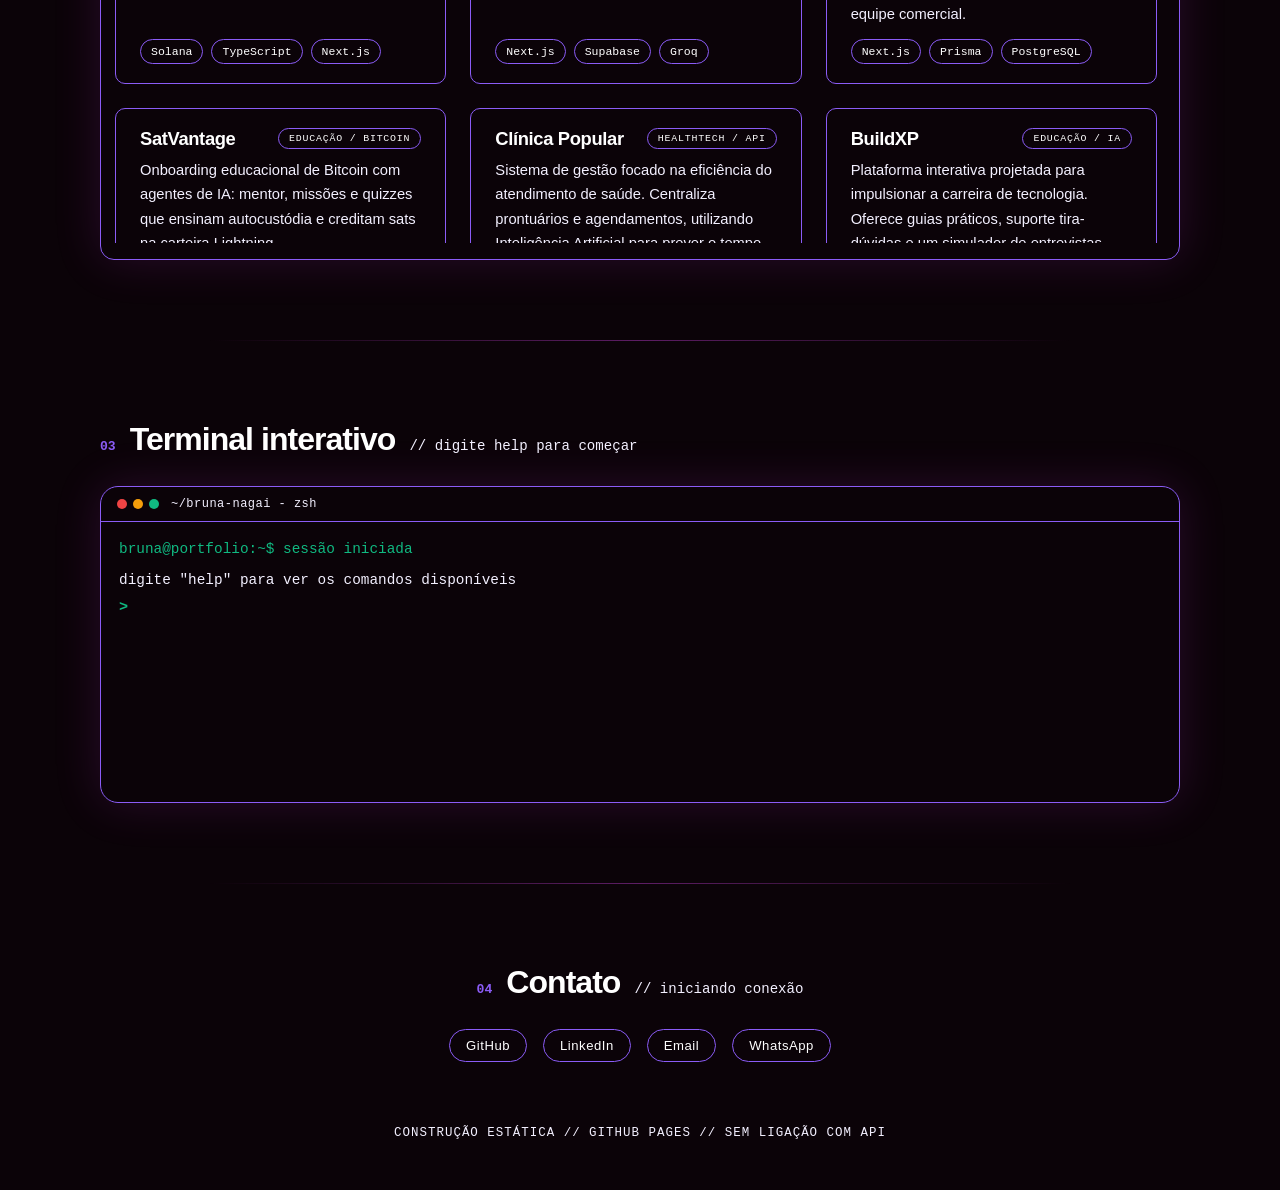
==== commit 11f6e09c: "Força o navegador a buscar CSS, JS e favicon novos, em vez de reusar o cache. Co-authored-by: Cursor" ====
--- a/index.html
+++ b/index.html
@@ -29,7 +29,7 @@
       property="og:image"
       content="https://brunagai.github.io/portfolio_brunagai/favicon.png"
     />
-    <meta property="og:image:type" content="image/svg+xml" />
+    <meta property="og:image:type" content="image/png" />
     <meta property="og:image:alt" content="BN — Bruna Nagai" />
     <meta name="twitter:card" content="summary" />
     <meta
@@ -50,14 +50,14 @@
       http-equiv="Content-Security-Policy"
       content="default-src 'self'; script-src 'self'; style-src 'self' https://fonts.googleapis.com; font-src https://fonts.gstatic.com; img-src 'self' data:; connect-src 'none'; base-uri 'self'; form-action 'self' mailto: https://wa.me;"
     />
-    <link rel="icon" href="favicon.png" type="image/svg+xml" />
+    <link rel="icon" href="favicon.png?v=2" type="image/png" />
     <link rel="preconnect" href="https://fonts.googleapis.com" />
     <link rel="preconnect" href="https://fonts.gstatic.com" crossorigin />
     <link
       href="https://fonts.googleapis.com/css2?family=IBM+Plex+Mono:wght@400;500;600&family=Sora:wght@400;500;600;700&display=swap"
       rel="stylesheet"
     />
-    <link rel="stylesheet" href="css/styles.css?v=78" />
+    <link rel="stylesheet" href="css/styles.css?v=79" />
   </head>
   <body>
     <a class="skip-link" href="#conteudo">Pular para o conteúdo</a>
@@ -524,6 +524,6 @@
       </div>
     </dialog>
 
-    <script src="js/app.js?v=39"></script>
+    <script src="js/app.js?v=40"></script>
   </body>
 </html>
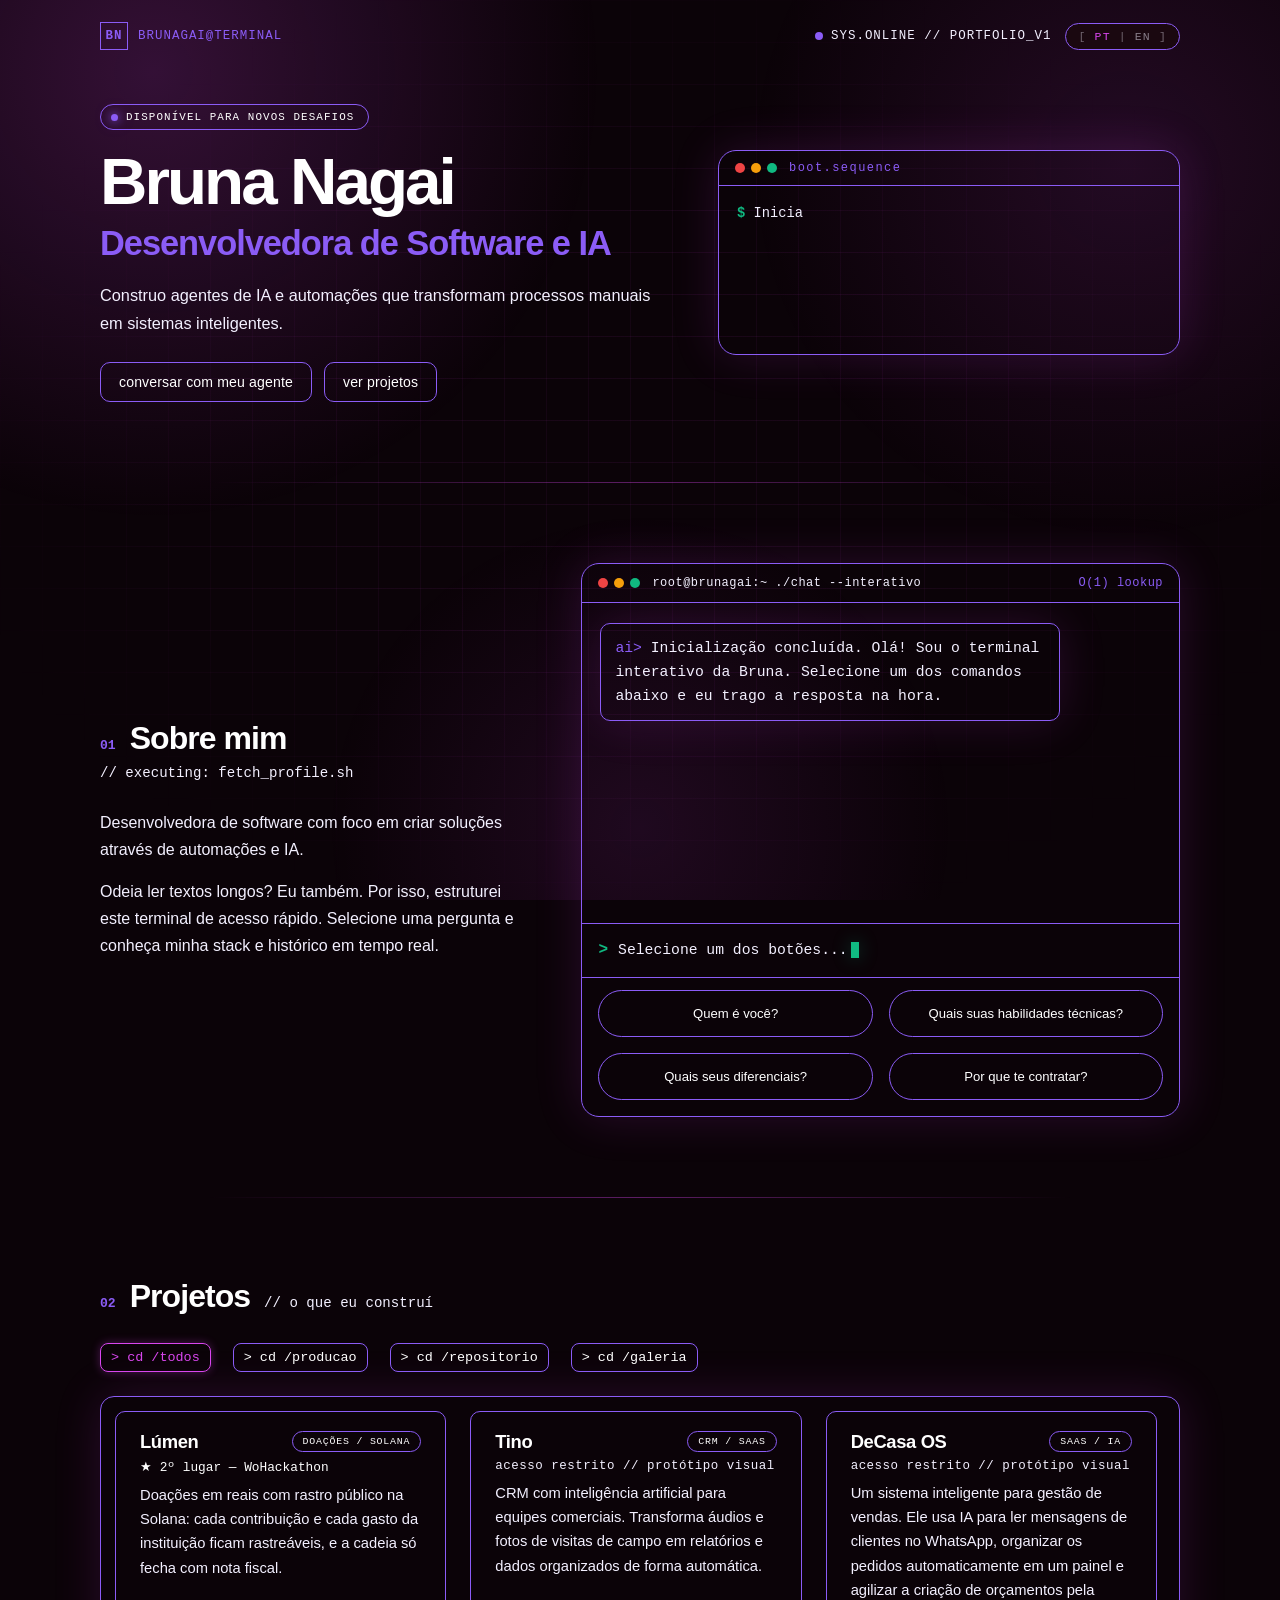
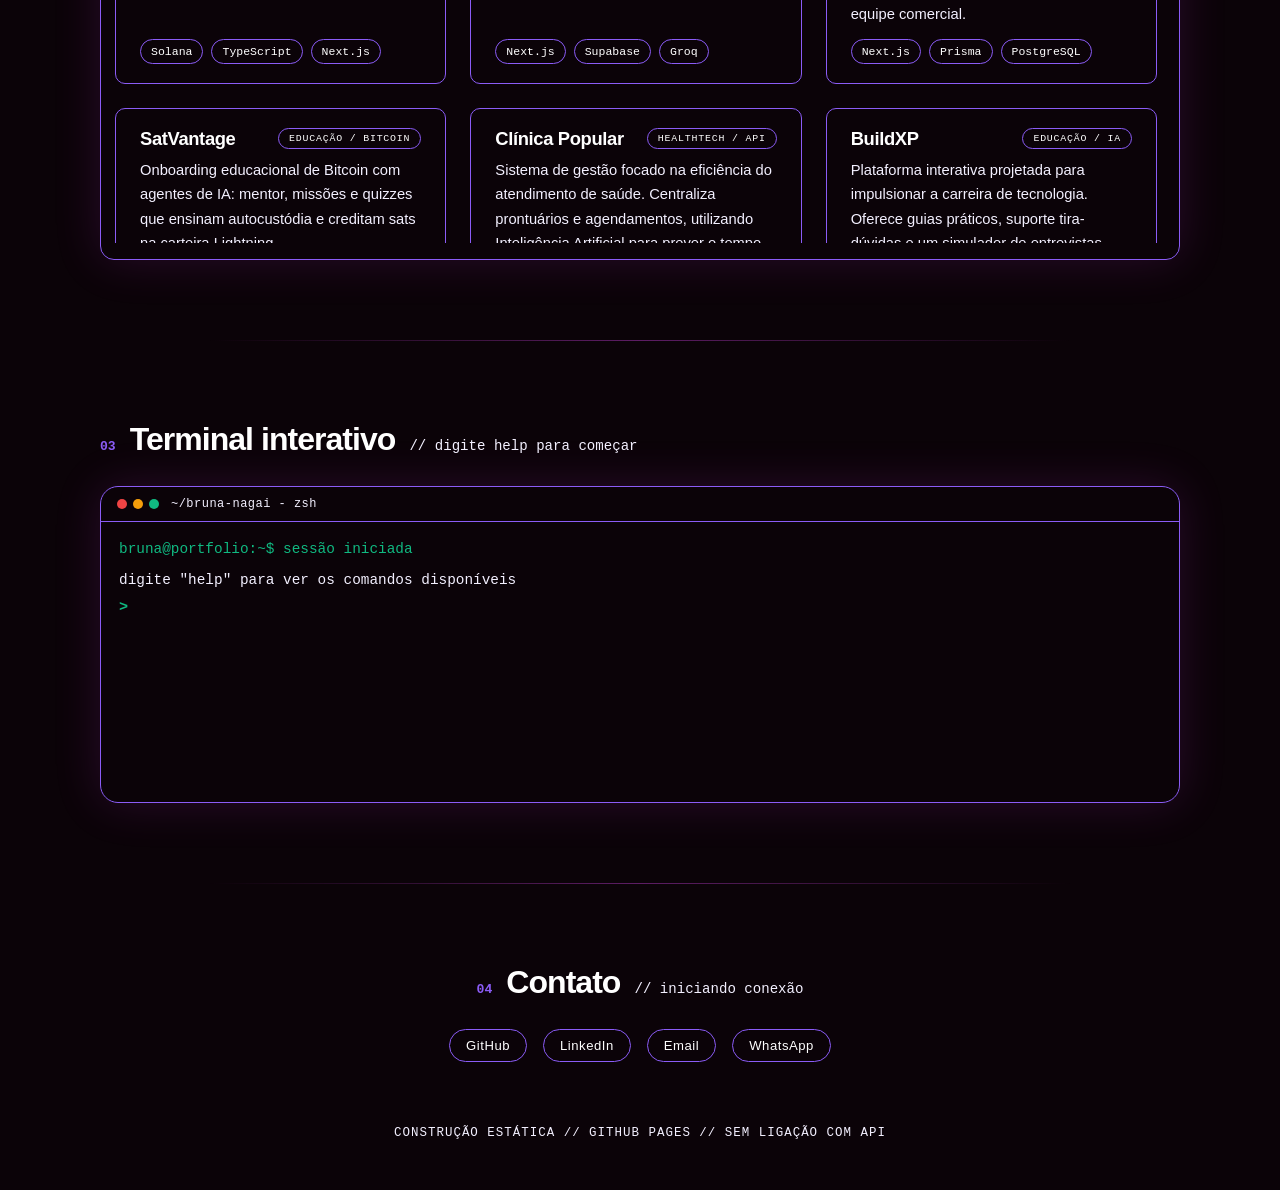
==== commit f01464b2: "Update favicon and versioning for CSS and JS files" ====
--- a/index.html
+++ b/index.html
@@ -50,14 +50,14 @@
       http-equiv="Content-Security-Policy"
       content="default-src 'self'; script-src 'self'; style-src 'self' https://fonts.googleapis.com; font-src https://fonts.gstatic.com; img-src 'self' data:; connect-src 'none'; base-uri 'self'; form-action 'self' mailto: https://wa.me;"
     />
-    <link rel="icon" href="favicon.png?v=2" type="image/png" />
+    <link rel="icon" href="favicon.png?v=3" type="image/png" />
     <link rel="preconnect" href="https://fonts.googleapis.com" />
     <link rel="preconnect" href="https://fonts.gstatic.com" crossorigin />
     <link
       href="https://fonts.googleapis.com/css2?family=IBM+Plex+Mono:wght@400;500;600&family=Sora:wght@400;500;600;700&display=swap"
       rel="stylesheet"
     />
-    <link rel="stylesheet" href="css/styles.css?v=79" />
+    <link rel="stylesheet" href="css/styles.css?v=80" />
   </head>
   <body>
     <a class="skip-link" href="#conteudo">Pular para o conteúdo</a>
@@ -524,6 +524,6 @@
       </div>
     </dialog>
 
-    <script src="js/app.js?v=40"></script>
+    <script src="js/app.js?v=41"></script>
   </body>
 </html>
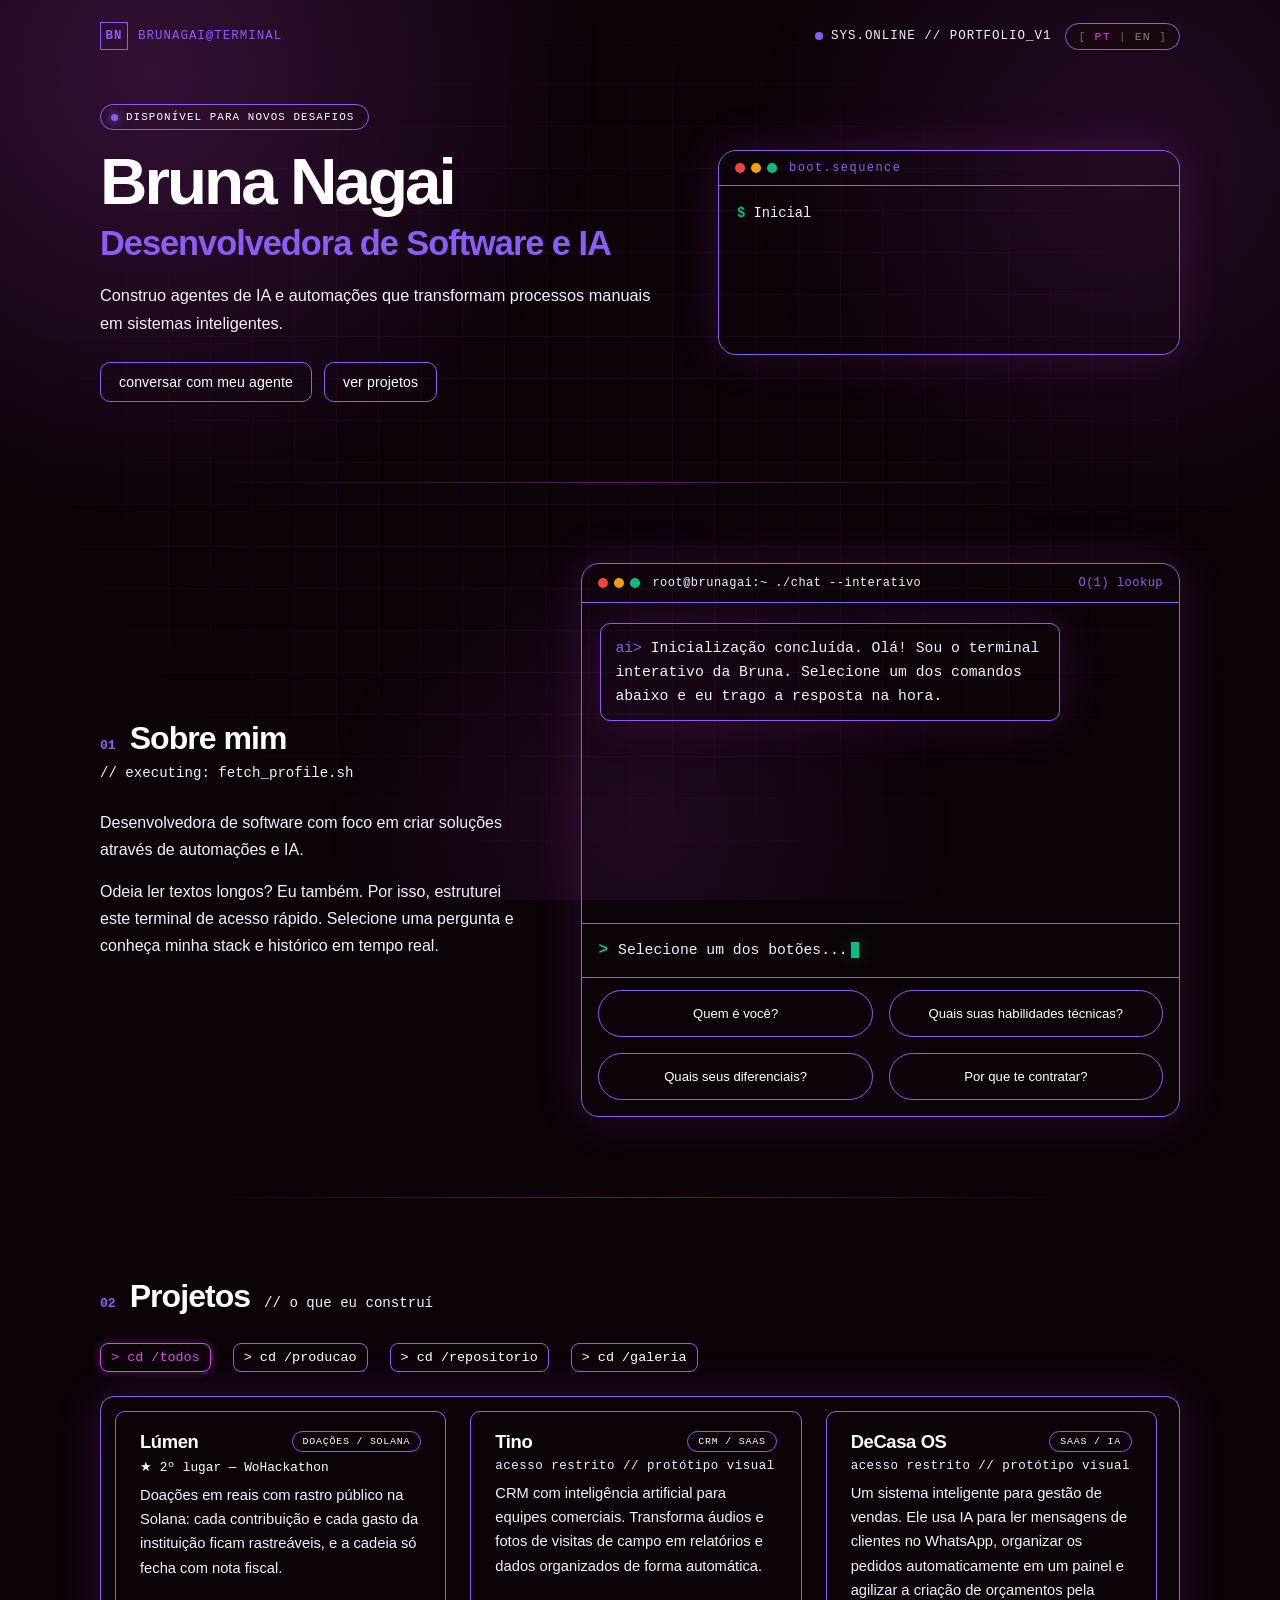
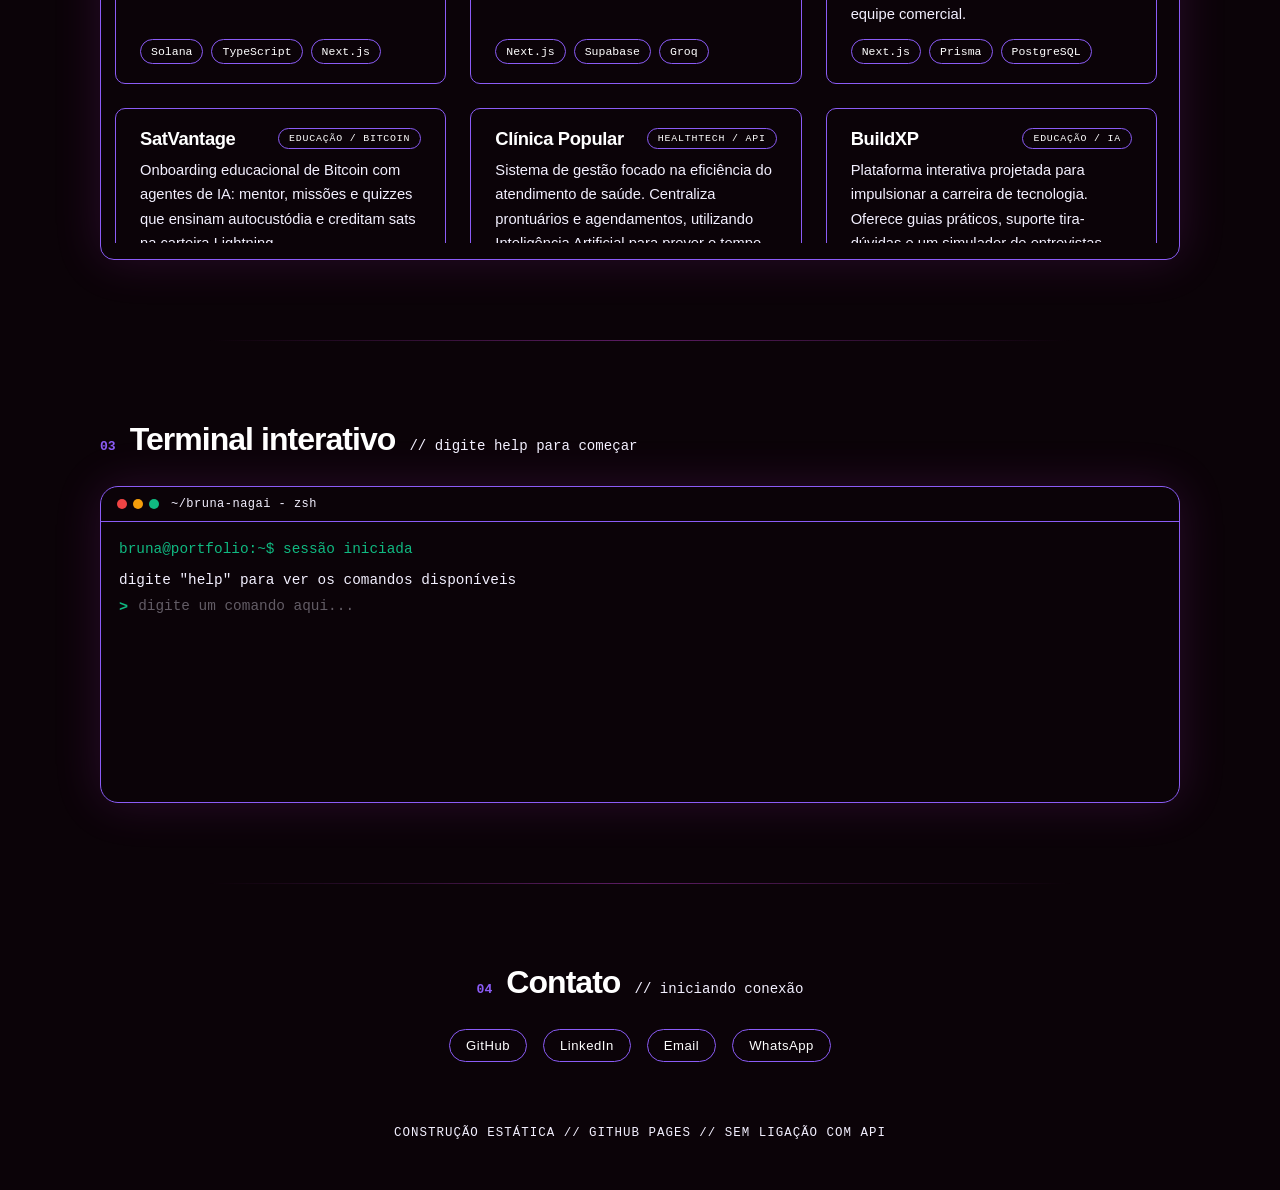
==== commit 1953672f: "Deixa o help do terminal com comandos clicáveis e um placeholder no campo de digitação. Co-authored-" ====
--- a/index.html
+++ b/index.html
@@ -3,7 +3,7 @@
   <head>
     <meta charset="UTF-8" />
     <meta name="viewport" content="width=device-width, initial-scale=1.0" />
-    <title>Bruna Nagai | Desenvolvedora de Software e IA</title>
+    <title>brunagai | Software Dev &amp; AI</title>
     <meta
       name="description"
       content="Portfólio de Bruna Nagai — desenvolvedora de software com foco em inteligência artificial, automações e engenharia de software."
@@ -57,7 +57,7 @@
       href="https://fonts.googleapis.com/css2?family=IBM+Plex+Mono:wght@400;500;600&family=Sora:wght@400;500;600;700&display=swap"
       rel="stylesheet"
     />
-    <link rel="stylesheet" href="css/styles.css?v=80" />
+    <link rel="stylesheet" href="css/styles.css?v=81" />
   </head>
   <body>
     <a class="skip-link" href="#conteudo">Pular para o conteúdo</a>
@@ -124,67 +124,67 @@
 
       <section id="chat" class="about-section" aria-labelledby="about-title">
         <div class="about-body">
-        <div class="about-copy">
-          <header class="projects-header about-header">
-            <p class="projects-index">01</p>
-            <h2 id="about-title">Sobre mim</h2>
-            <p class="projects-comment">// executing: fetch_profile.sh</p>
-          </header>
-          <p>
-            Desenvolvedora de software com foco em criar soluções através de
-            automações e IA.
-          </p>
-          <p>
-            Odeia ler textos longos? Eu também. Por isso, estruturei este
-            terminal de acesso rápido. Selecione uma pergunta e conheça minha
-            stack e histórico em tempo real.
-          </p>
-        </div>
-
-        <div class="about-chat">
-          <div class="terminal" role="region" aria-label="Interface de chat">
-            <div class="terminal-chrome">
-              <div class="traffic" aria-hidden="true">
-                <span></span><span></span><span></span>
-              </div>
-              <p class="terminal-title">root@brunagai:~ ./chat --interativo</p>
-              <p class="terminal-hint">O(1) lookup</p>
-            </div>
-
-            <div id="chat-log" class="chat-log" role="log" aria-live="off">
-              <article class="msg msg-agent">
-                <p>
-                  <span class="ai-prefix">ai&gt;</span>
-                  Inicialização concluída. Olá! Sou o terminal interativo da Bruna.
-                  Selecione um dos comandos abaixo e eu trago a resposta na hora.
+          <div class="about-copy">
+            <header class="projects-header about-header">
+              <p class="projects-index">01</p>
+              <h2 id="about-title">Sobre mim</h2>
+              <p class="projects-comment">// executing: fetch_profile.sh</p>
+            </header>
+            <p>
+              Desenvolvedora de software com foco em criar soluções através de
+              automações e IA.
+            </p>
+            <p>
+              Odeia ler textos longos? Eu também. Por isso, estruturei este
+              terminal de acesso rápido. Selecione uma pergunta e conheça minha
+              stack e histórico em tempo real.
+            </p>
+          </div>
+
+          <div class="about-chat">
+            <div class="terminal" role="region" aria-label="Interface de chat">
+              <div class="terminal-chrome">
+                <div class="traffic" aria-hidden="true">
+                  <span></span><span></span><span></span>
+                </div>
+                <p class="terminal-title">root@brunagai:~ ./chat --interativo</p>
+                <p class="terminal-hint">O(1) lookup</p>
+              </div>
+
+              <div id="chat-log" class="chat-log" role="log" aria-live="off">
+                <article class="msg msg-agent">
+                  <p>
+                    <span class="ai-prefix">ai&gt;</span>
+                    Inicialização concluída. Olá! Sou o terminal interativo da Bruna.
+                    Selecione um dos comandos abaixo e eu trago a resposta na hora.
+                  </p>
+                </article>
+              </div>
+
+              <div class="command-bar">
+                <span class="prompt-sign" aria-hidden="true">&gt;</span>
+                <p class="command-display">
+                  <span id="command-text" class="is-placeholder">Selecione um dos botões...</span>
+                  <span class="caret" aria-hidden="true"></span>
                 </p>
-              </article>
-            </div>
-
-            <div class="command-bar">
-              <span class="prompt-sign" aria-hidden="true">&gt;</span>
-              <p class="command-display">
-                <span id="command-text" class="is-placeholder">Selecione um dos botões...</span>
-                <span class="caret" aria-hidden="true"></span>
-              </p>
-            </div>
-
-            <div id="quick-actions" class="actions-grid" aria-label="Atalhos rápidos">
-              <button type="button" class="action-btn" data-question="Quem é você?">
-                Quem é você?
-              </button>
-              <button type="button" class="action-btn" data-question="Quais suas habilidades técnicas?">
-                Quais suas habilidades técnicas?
-              </button>
-              <button type="button" class="action-btn" data-question="Quais seus diferenciais?">
-                Quais seus diferenciais?
-              </button>
-              <button type="button" class="action-btn" data-question="Por que te contratar?">
-                Por que te contratar?
-              </button>
-            </div>
-          </div>
-        </div>
+              </div>
+
+              <div id="quick-actions" class="actions-grid" aria-label="Atalhos rápidos">
+                <button type="button" class="action-btn" data-question="Quem é você?">
+                  Quem é você?
+                </button>
+                <button type="button" class="action-btn" data-question="Quais suas habilidades técnicas?">
+                  Quais suas habilidades técnicas?
+                </button>
+                <button type="button" class="action-btn" data-question="Quais seus diferenciais?">
+                  Quais seus diferenciais?
+                </button>
+                <button type="button" class="action-btn" data-question="Por que te contratar?">
+                  Por que te contratar?
+                </button>
+              </div>
+            </div>
+          </div>
         </div>
       </section>
 
@@ -433,6 +433,7 @@
                 autocorrect="off"
                 spellcheck="false"
                 maxlength="80"
+                placeholder="digite um comando aqui..."
                 aria-label="Digite um comando"
               />
             </div>
@@ -524,6 +525,6 @@
       </div>
     </dialog>
 
-    <script src="js/app.js?v=41"></script>
+    <script src="js/app.js?v=42"></script>
   </body>
 </html>
--- a/css/styles.css
+++ b/css/styles.css
@@ -1120,6 +1120,51 @@
   color: var(--status-error);
 }
 
+.zsh-help-row {
+  display: grid;
+  grid-template-columns: minmax(13.5ch, max-content) minmax(0, 1fr);
+  column-gap: 0.85rem;
+  align-items: baseline;
+  margin-bottom: 4px;
+}
+
+.zsh-help-cmd {
+  display: inline-flex;
+  align-items: baseline;
+  gap: 0.45em;
+  margin: 0;
+  padding: 0;
+  border: 0;
+  background: transparent;
+  color: var(--color-accent);
+  font: inherit;
+  cursor: pointer;
+  text-align: left;
+  text-shadow: 0 0 10px rgba(16, 185, 129, 0.4);
+}
+
+.zsh-help-prompt {
+  font-weight: 600;
+}
+
+.zsh-help-cmd:hover,
+.zsh-help-cmd:focus-visible {
+  color: #34d399;
+  text-decoration: underline;
+  text-underline-offset: 3px;
+}
+
+.zsh-help-cmd:focus-visible {
+  outline: 1px solid var(--color-accent);
+  outline-offset: 3px;
+  border-radius: 4px;
+}
+
+.zsh-help-desc {
+  color: var(--text-primary);
+  opacity: 0.82;
+}
+
 .zsh-input-line {
   display: flex;
   align-items: center;
@@ -1151,7 +1196,8 @@
 }
 
 .zsh-input-line input::placeholder {
-  color: var(--text-secondary);
+  color: rgba(243, 240, 255, 0.38);
+  opacity: 1;
 }
 
 .footer {
@@ -1593,6 +1639,11 @@
     padding-bottom: 3.5rem;
   }
 
+  .zsh-help-row {
+    grid-template-columns: 1fr;
+    row-gap: 0;
+  }
+
   .footer-contact-section {
     padding-top: 3.5rem;
   }
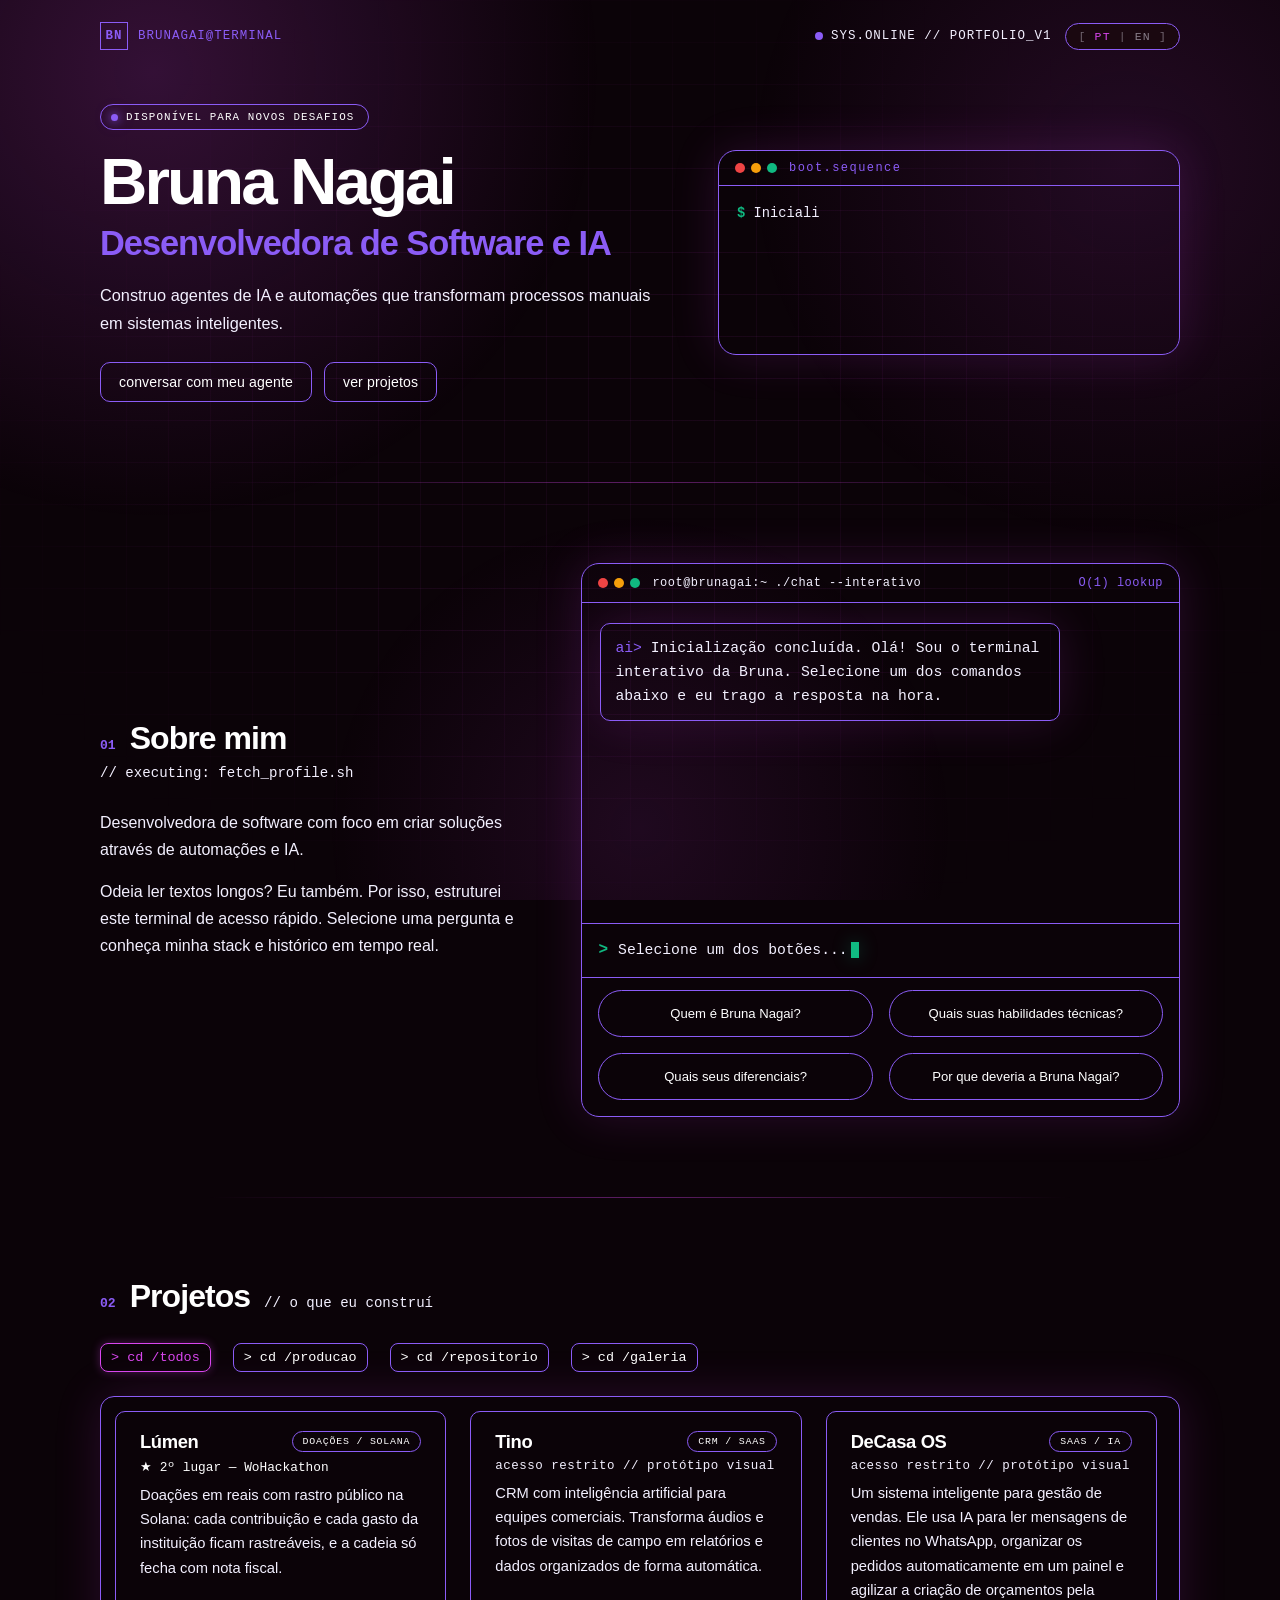
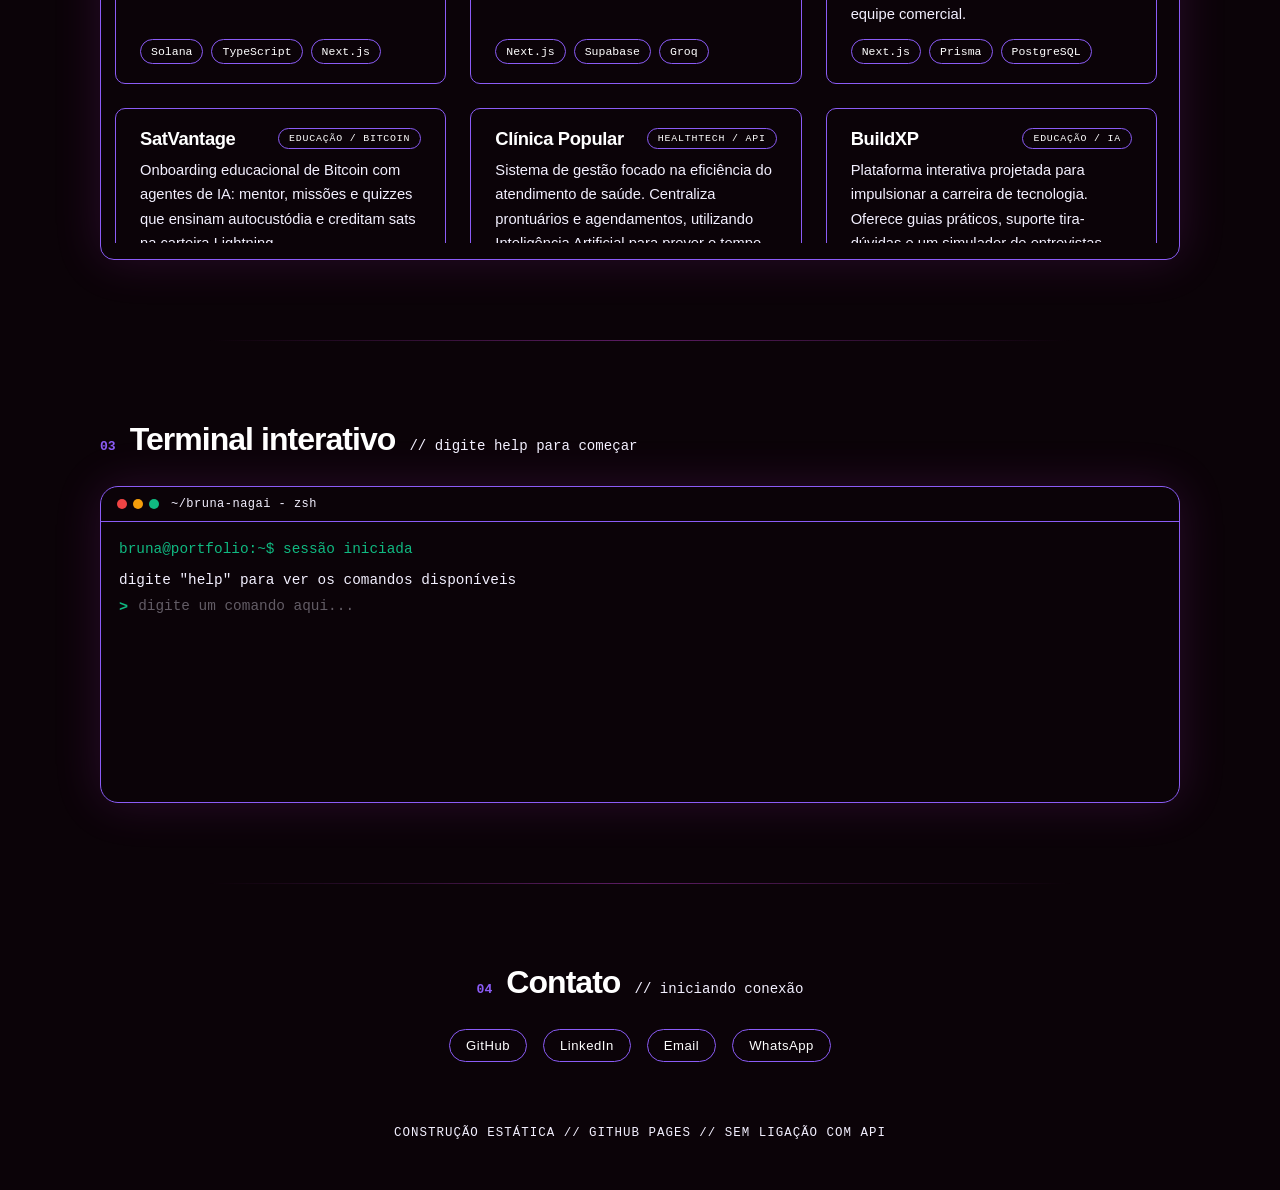
==== commit a55419d0: "Troca as perguntas do chat para falar de Bruna Nagai na terceira pessoa. Co-authored-by: Cursor <cur" ====
--- a/index.html
+++ b/index.html
@@ -170,8 +170,8 @@
               </div>
 
               <div id="quick-actions" class="actions-grid" aria-label="Atalhos rápidos">
-                <button type="button" class="action-btn" data-question="Quem é você?">
-                  Quem é você?
+                <button type="button" class="action-btn" data-question="Quem é Bruna Nagai?">
+                  Quem é Bruna Nagai?
                 </button>
                 <button type="button" class="action-btn" data-question="Quais suas habilidades técnicas?">
                   Quais suas habilidades técnicas?
@@ -179,8 +179,8 @@
                 <button type="button" class="action-btn" data-question="Quais seus diferenciais?">
                   Quais seus diferenciais?
                 </button>
-                <button type="button" class="action-btn" data-question="Por que te contratar?">
-                  Por que te contratar?
+                <button type="button" class="action-btn" data-question="Por que deveria a Bruna Nagai?">
+                  Por que deveria a Bruna Nagai?
                 </button>
               </div>
             </div>
@@ -525,6 +525,6 @@
       </div>
     </dialog>
 
-    <script src="js/app.js?v=42"></script>
+    <script src="js/app.js?v=43"></script>
   </body>
 </html>
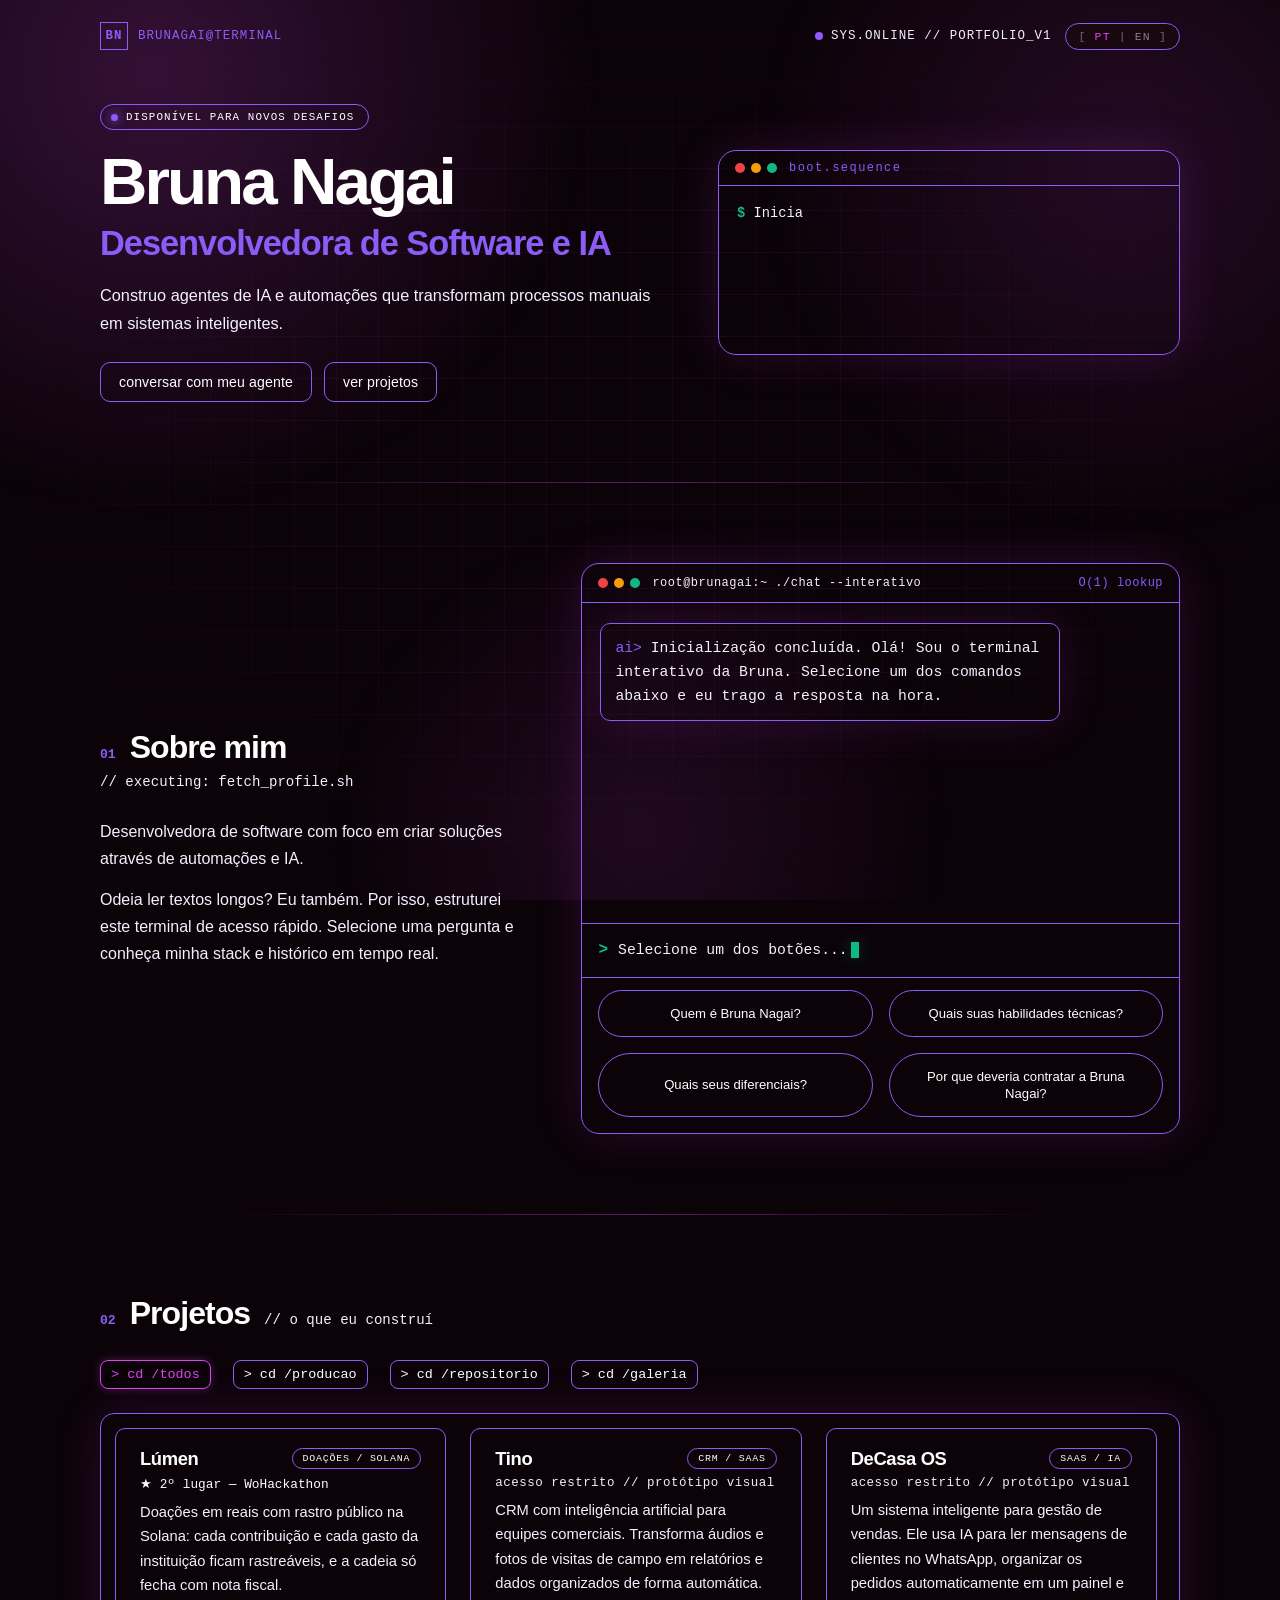
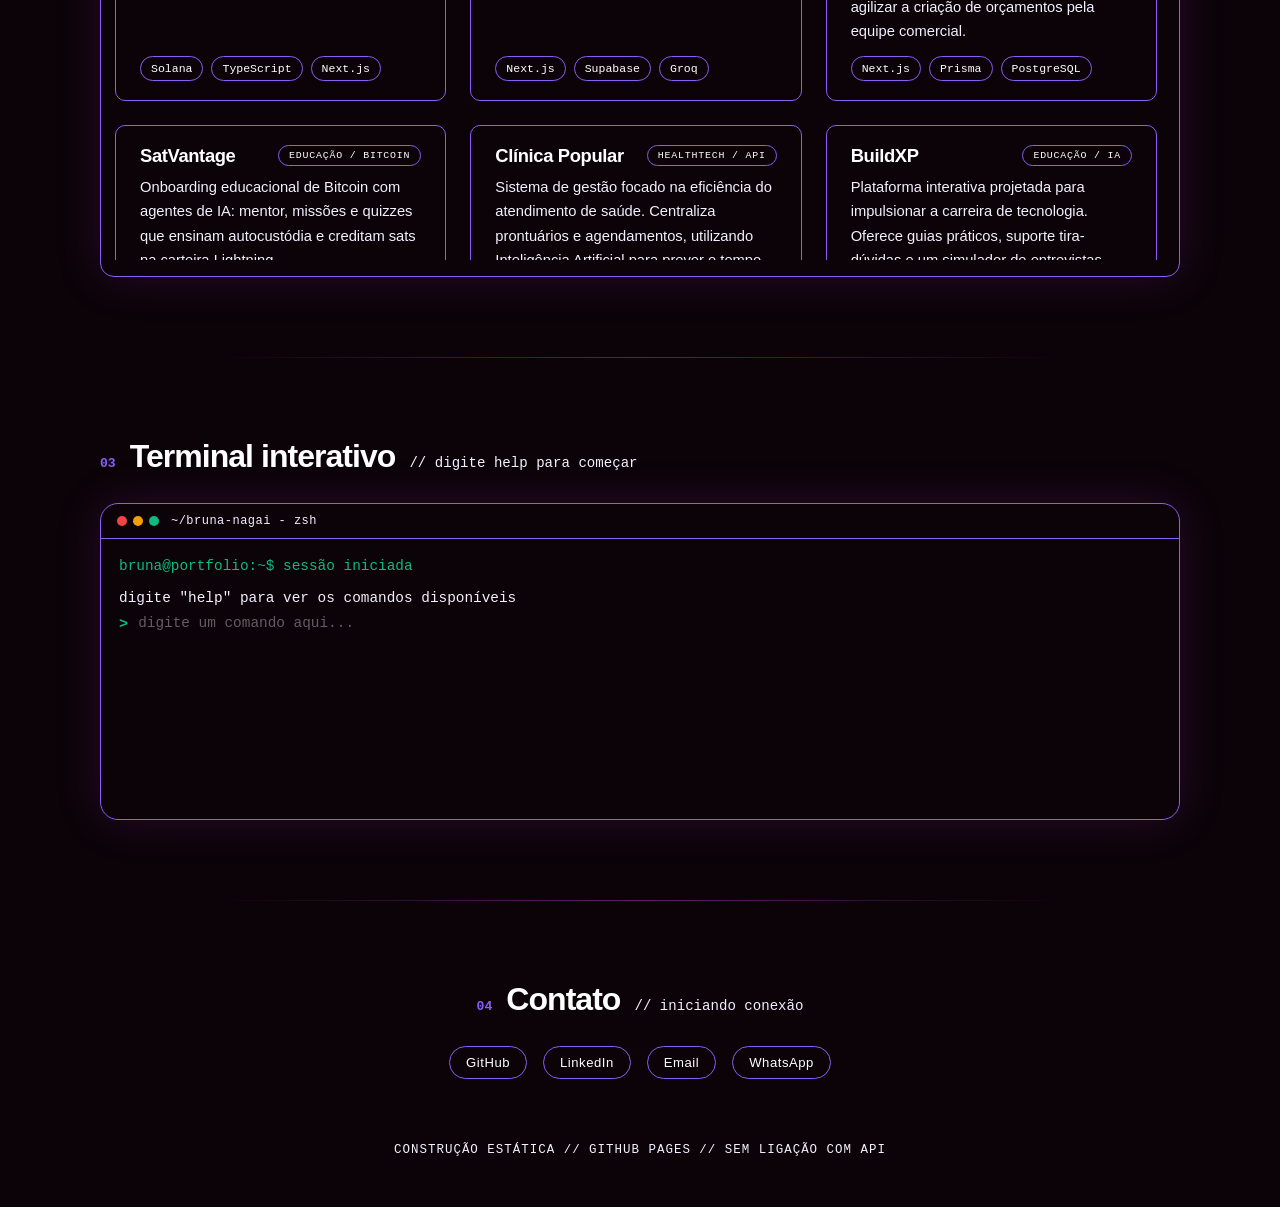
==== commit bd0bf765: "Completa a pergunta do chat para Por que deveria contratar a Bruna Nagai. Co-authored-by: Cursor <cu" ====
--- a/index.html
+++ b/index.html
@@ -179,8 +179,8 @@
                 <button type="button" class="action-btn" data-question="Quais seus diferenciais?">
                   Quais seus diferenciais?
                 </button>
-                <button type="button" class="action-btn" data-question="Por que deveria a Bruna Nagai?">
-                  Por que deveria a Bruna Nagai?
+                <button type="button" class="action-btn" data-question="Por que deveria contratar a Bruna Nagai?">
+                  Por que deveria contratar a Bruna Nagai?
                 </button>
               </div>
             </div>
@@ -525,6 +525,6 @@
       </div>
     </dialog>
 
-    <script src="js/app.js?v=43"></script>
+    <script src="js/app.js?v=44"></script>
   </body>
 </html>
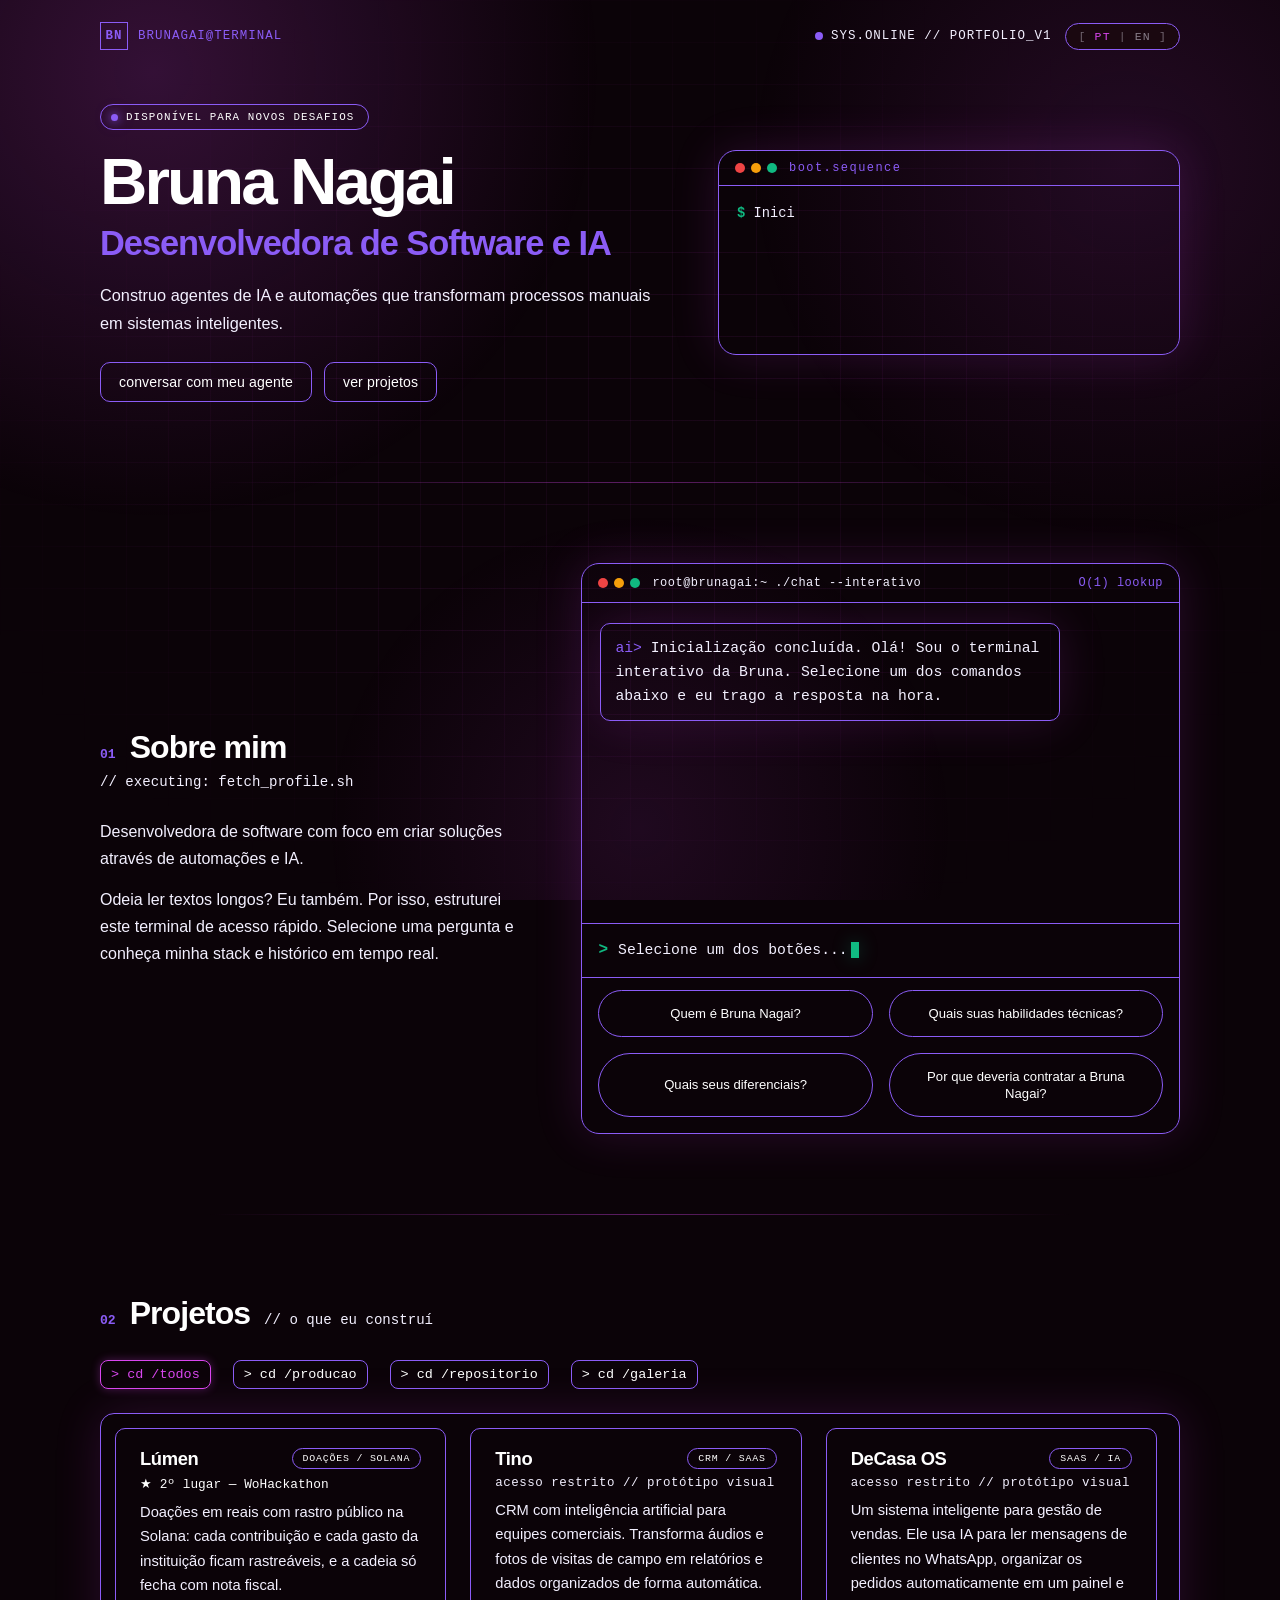
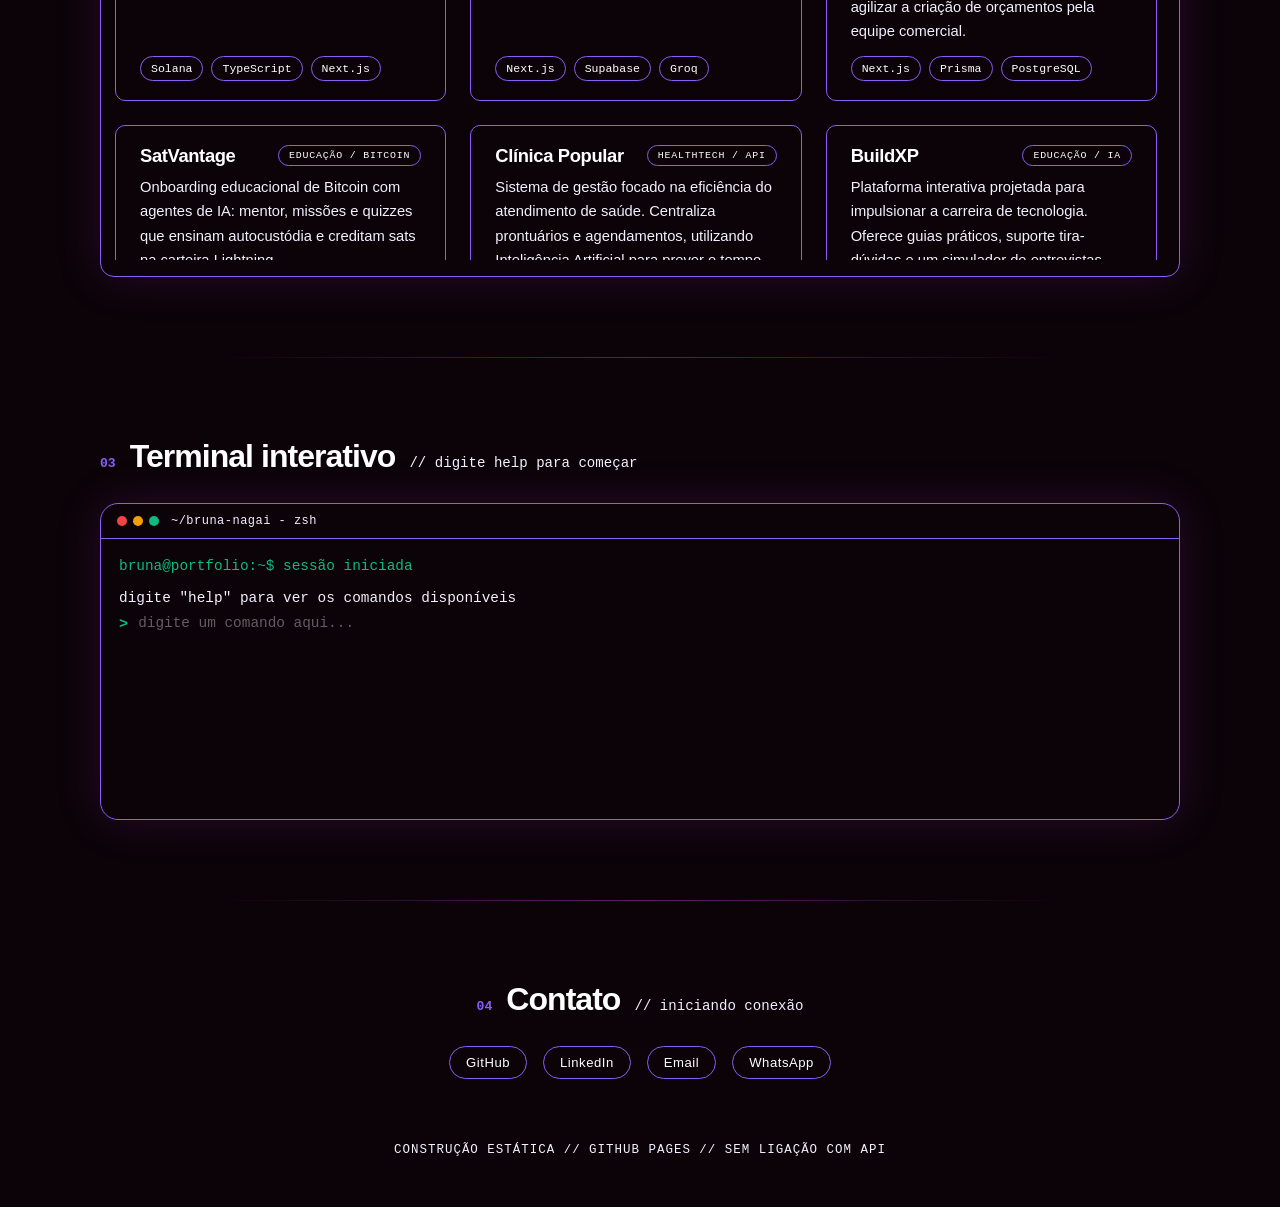
==== commit 8a5b736e: "Faz as chaves do chat baterem com os botoes, em minusculas, para as respostas voltarem a aparecer. C" ====
--- a/index.html
+++ b/index.html
@@ -525,6 +525,6 @@
       </div>
     </dialog>
 
-    <script src="js/app.js?v=44"></script>
+    <script src="js/app.js?v=45"></script>
   </body>
 </html>
